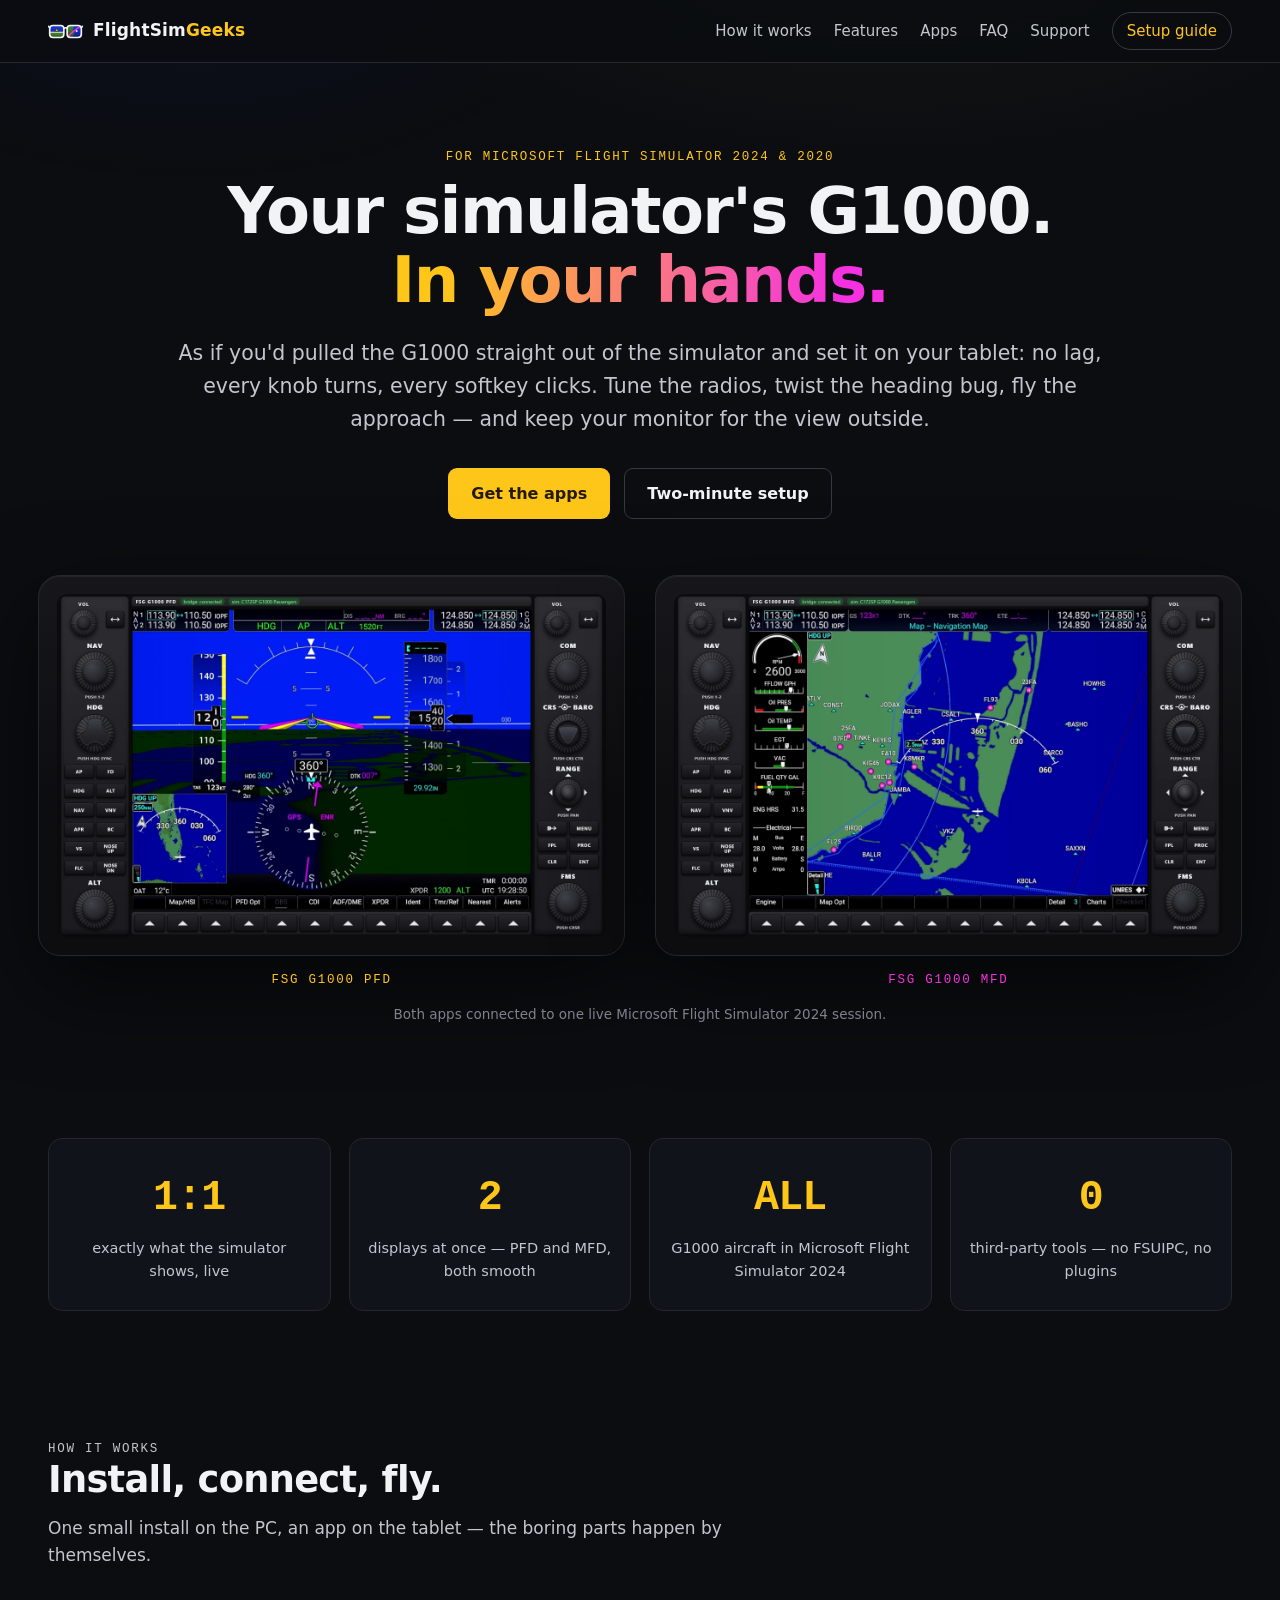
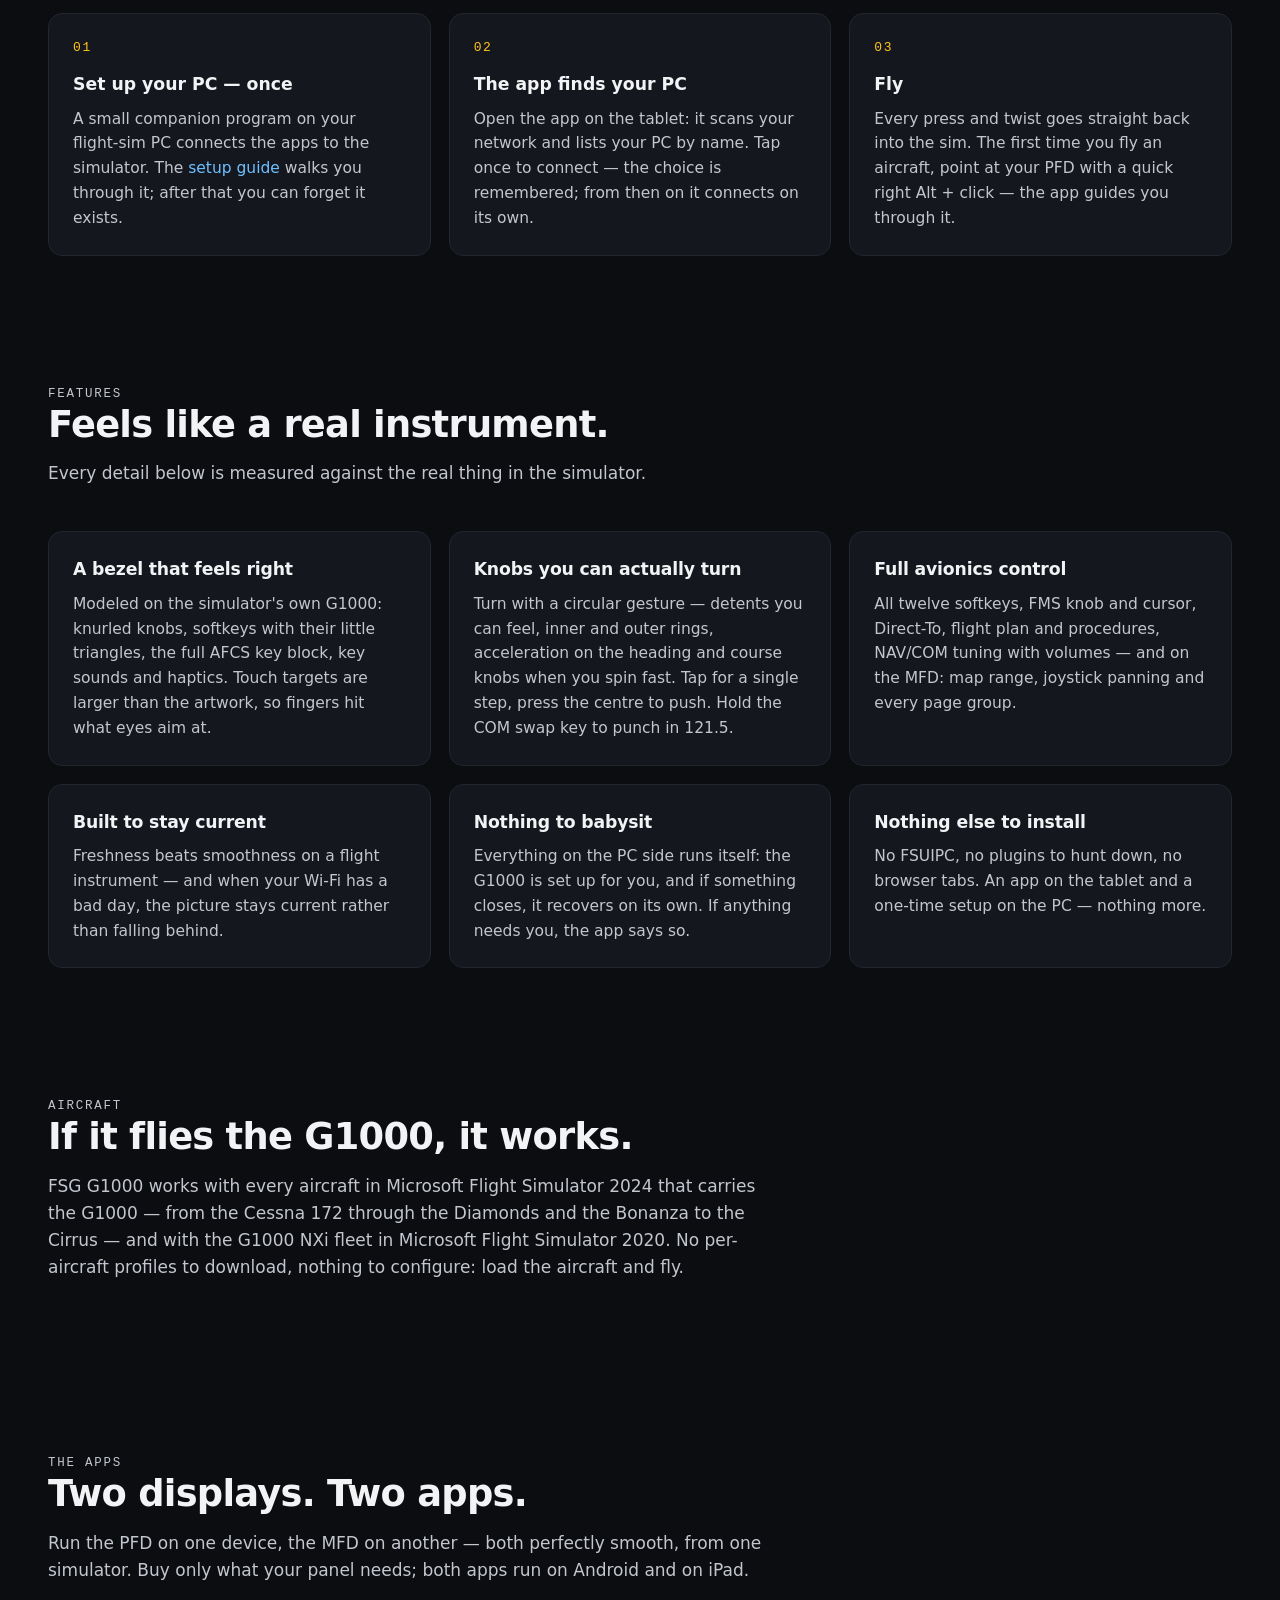
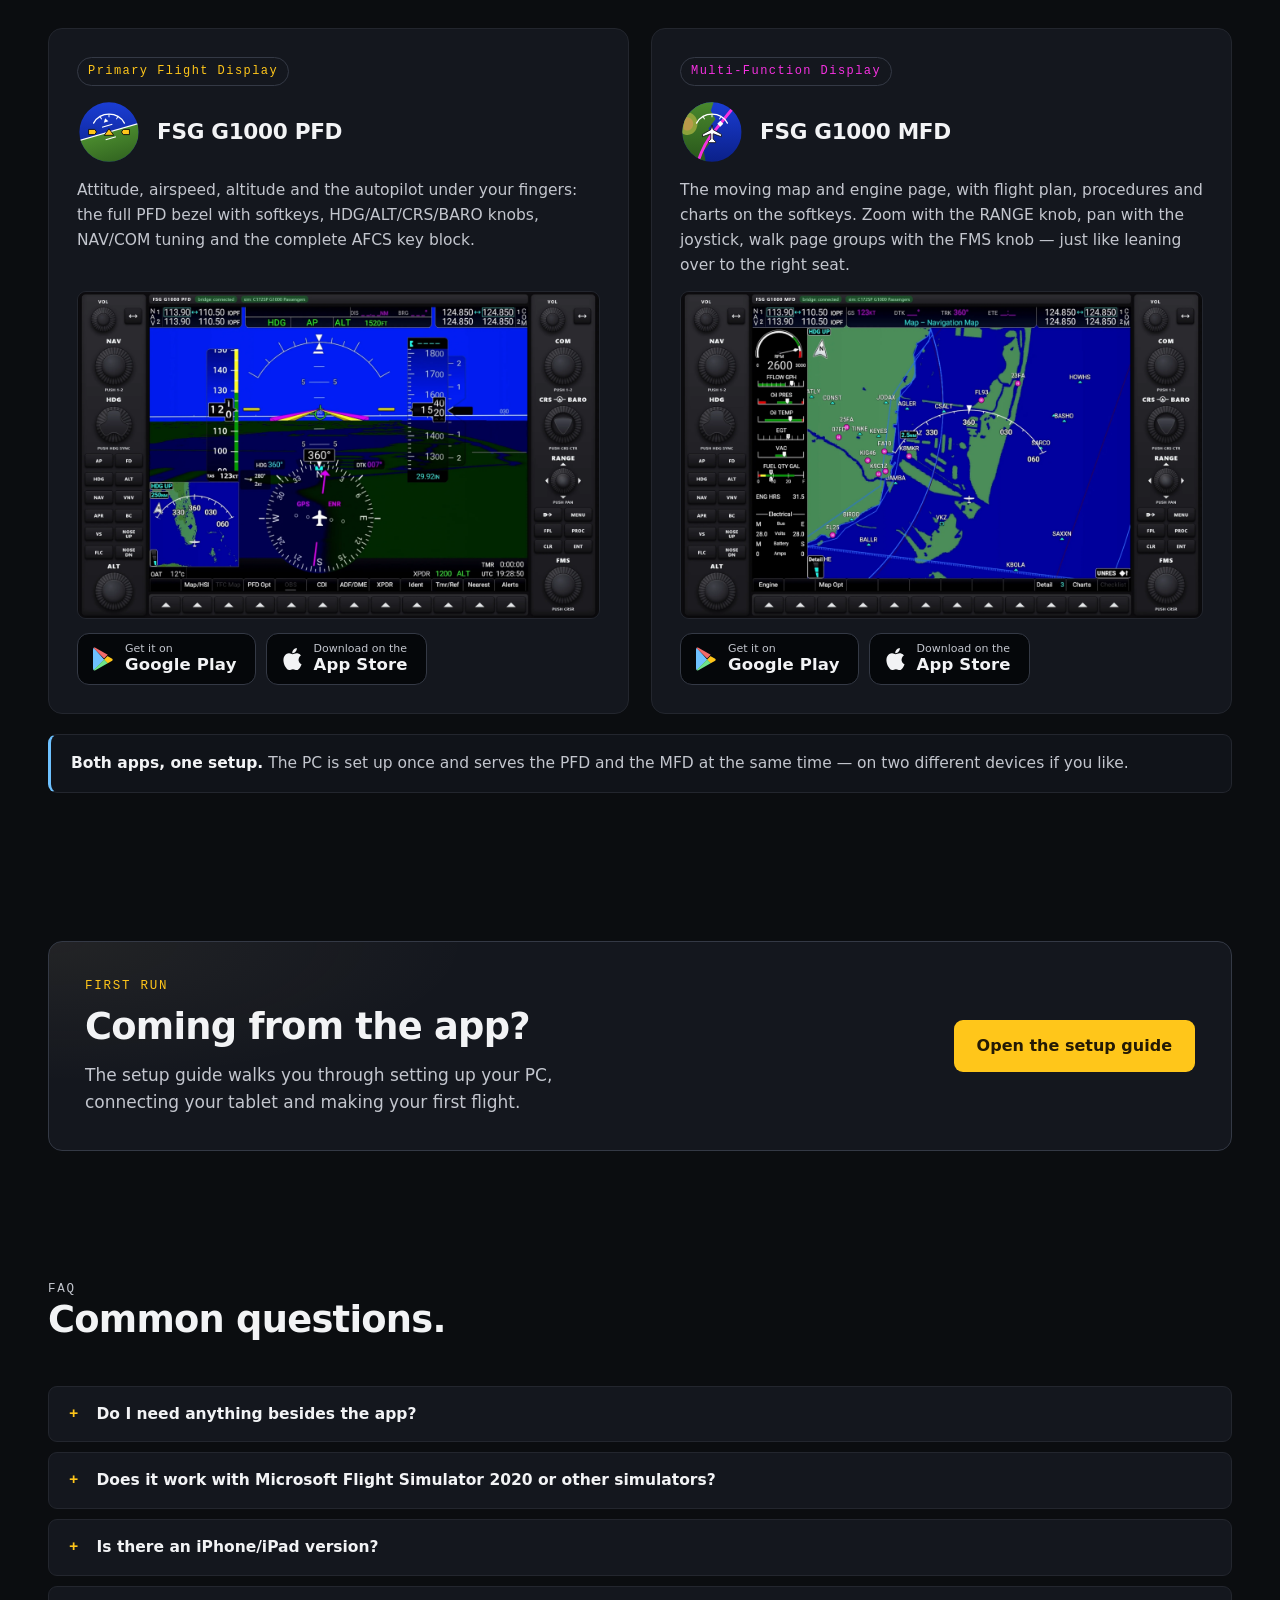
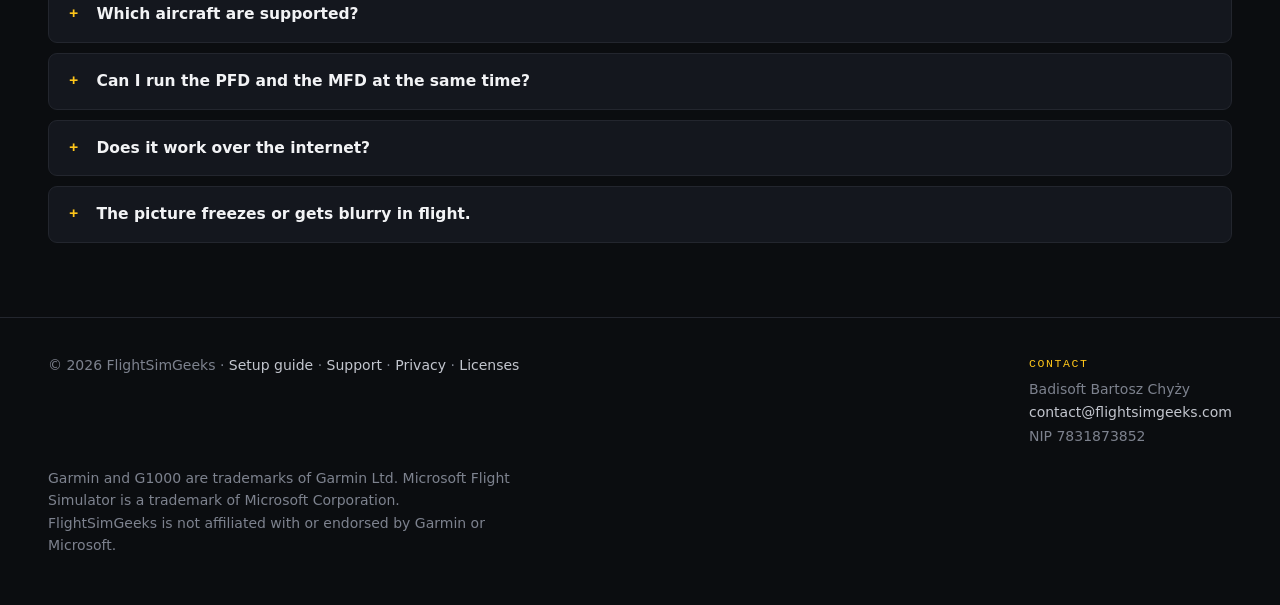
==== index.html @ 733767e6 "licenes" ====
<!doctype html>
<html lang="en">
<head>
  <meta charset="utf-8">
  <meta name="viewport" content="width=device-width, initial-scale=1">

  <title>FSG G1000 — your simulator's G1000, on your tablet</title>
  <meta name="description" content="FSG G1000 PFD and MFD put the simulator's Garmin G1000 on your tablet — 1:1 and live, in a faithful bezel with working knobs, softkeys and autopilot keys. For Microsoft Flight Simulator 2024 and 2020.">
  <meta name="theme-color" content="#0b0d10">
  <meta property="og:site_name" content="FlightSimGeeks">
  <meta property="og:title" content="FSG G1000 — your simulator's G1000, on your tablet">
  <meta property="og:description" content="The simulator's G1000 — 1:1 and live on your tablet, with working knobs, softkeys and autopilot keys. For Microsoft Flight Simulator 2024 and 2020.">
  <meta property="og:type" content="website">

  <meta property="og:url" content="https://flightsimgeeks.com/">
  <meta property="og:image" content="https://flightsimgeeks.com/assets/img/og-image.jpg">

  <meta property="og:image:width" content="1200">
  <meta property="og:image:height" content="630">
  <meta property="og:image:alt" content="The FSG G1000 PFD app: a live primary flight display framed by the touch bezel with knobs, softkeys and autopilot keys.">

  <meta name="twitter:card" content="summary_large_image">
  <meta name="twitter:image:alt" content="The FSG G1000 PFD app: a live primary flight display framed by the touch bezel with knobs, softkeys and autopilot keys.">
  <link rel="canonical" href="https://flightsimgeeks.com/">
  <link rel="icon" type="image/svg+xml" href="./assets/img/favicon.svg">
  <link rel="apple-touch-icon" href="./assets/img/apple-touch-icon.png">
  <link rel="preload" as="image" href="./assets/img/app-pfd.webp" fetchpriority="high">
  <link rel="preload" as="image" href="./assets/img/app-mfd.webp" fetchpriority="high">
  <link rel="stylesheet" href="./assets/site.css">
</head>
<body>

<header class="nav">
  <div class="container nav-inner">
    <a class="brand" href="./">
      <img src="./assets/img/logo-fsg.svg" alt="" width="35" height="24">
      <span>FlightSim<span class="brand-accent">Geeks</span></span>
    </a>
    <nav class="nav-links">
      <a href="#how">How it works</a>
      <a href="#features">Features</a>
      <a href="#products">Apps</a>
      <a href="#faq">FAQ</a>
      <a href="./support/">Support</a>
      <a class="nav-cta" href="./setup/">Setup guide</a>
    </nav>
  </div>
</header>

<main>

  <section class="hero">
    <div class="container">
      <p class="kicker">For Microsoft Flight Simulator 2024 &amp; 2020</p>
      <h1>Your simulator's G1000. <span class="grad">In&nbsp;your&nbsp;hands.</span></h1>
      <p class="lead">
        As if you'd pulled the G1000 straight out of the simulator and set it on your
        tablet: no lag, every knob turns, every softkey clicks. Tune the radios, twist
        the heading bug, fly the approach — and keep your monitor for the view outside.
      </p>
      <div class="hero-actions">
        <a class="btn btn-primary" href="#products">Get the apps</a>
        <a class="btn btn-ghost" href="./setup/">Two-minute setup</a>
      </div>
    </div>

    <div class="container-hero">
      <figure class="hero-visual">
        <div class="hero-devices">

          <div>
            <div class="device">
              <img src="./assets/img/app-pfd.webp" fetchpriority="high" alt="FSG G1000 PFD app: the primary flight display live from Microsoft Flight Simulator 2024, surrounded by the touch bezel with softkeys, knobs and autopilot keys" width="1280" height="800">
            </div>
            <p class="device-label">FSG G1000 PFD</p>
          </div>
          <div>
            <div class="device">
              <img src="./assets/img/app-mfd.webp" fetchpriority="high" alt="FSG G1000 MFD app: the navigation map with the engine strip live from Microsoft Flight Simulator 2024, surrounded by the touch bezel" width="1280" height="800">
            </div>
            <p class="device-label is-magenta">FSG G1000 MFD</p>
          </div>
        </div>
        <figcaption class="visual-caption">
          Both apps connected to one live Microsoft Flight Simulator 2024 session.
        </figcaption>
      </figure>
    </div>
  </section>

  <section aria-label="Measured numbers">
    <div class="container">
      <div class="stats">
        <div class="stat">
          <div class="num">1:1</div>
          <div class="desc">exactly what the simulator shows, live</div>
        </div>
        <div class="stat">
          <div class="num">2</div>
          <div class="desc">displays at once — PFD and MFD, both smooth</div>
        </div>
        <div class="stat">
          <div class="num">ALL</div>
          <div class="desc">G1000 aircraft in Microsoft Flight Simulator 2024</div>
        </div>
        <div class="stat">
          <div class="num">0</div>
          <div class="desc">third-party tools — no FSUIPC, no plugins</div>
        </div>
      </div>
    </div>
  </section>

  <section id="how">
    <div class="container">
      <div class="section-head">
        <p class="kicker">How it works</p>
        <h2>Install, connect, fly.</h2>
        <p>One small install on the PC, an app on the tablet — the boring parts happen by themselves.</p>
      </div>
      <div class="steps">
        <div class="step">
          <h3>Set up your PC — once</h3>
          <p>
            A small companion program on your flight-sim PC connects the apps to the
            simulator. The <a href="./setup/">setup guide</a> walks you through
            it; after that you can forget it exists.
          </p>
        </div>
        <div class="step">
          <h3>The app finds your PC</h3>
          <p>
            Open the app on the tablet: it scans your network and lists your PC by name.
            Tap once to connect — the choice is remembered; from then on it connects on
            its own.
          </p>
        </div>
        <div class="step">
          <h3>Fly</h3>
          <p>
            Every press and twist goes straight back into the sim. The first time you fly
            an aircraft, point at your PFD with a quick right&nbsp;Alt&nbsp;+&nbsp;click —
            the app guides you through it.
          </p>
        </div>
      </div>
    </div>
  </section>

  <section id="features">
    <div class="container">
      <div class="section-head">
        <p class="kicker">Features</p>
        <h2>Feels like a real instrument.</h2>
        <p>Every detail below is measured against the real thing in the simulator.</p>
      </div>
      <div class="grid">
        <div class="card">
          <h3>A bezel that feels right</h3>
          <p>
            Modeled on the simulator's own G1000: knurled knobs, softkeys with their little
            triangles, the full AFCS key block, key sounds and haptics. Touch targets are
            larger than the artwork, so fingers hit what eyes aim at.
          </p>
        </div>
        <div class="card">
          <h3>Knobs you can actually turn</h3>
          <p>
            Turn with a circular gesture — detents you can feel, inner and outer rings, acceleration
            on the heading and course knobs when you spin fast. Tap for a single step, press
            the centre to push. Hold the COM swap key to punch in 121.5.
          </p>
        </div>
        <div class="card">
          <h3>Full avionics control</h3>
          <p>
            All twelve softkeys, FMS knob and cursor, Direct-To, flight plan and procedures,
            NAV/COM tuning with volumes — and on the MFD: map range, joystick panning and
            every page group.
          </p>
        </div>
        <div class="card">
          <h3>Built to stay current</h3>
          <p>
            Freshness beats smoothness on a flight instrument — and when your Wi-Fi has
            a bad day, the picture stays current rather than falling behind.
          </p>
        </div>
        <div class="card">
          <h3>Nothing to babysit</h3>
          <p>
            Everything on the PC side runs itself: the G1000 is set up for you, and if
            something closes, it recovers on its own. If anything needs you, the app
            says so.
          </p>
        </div>
        <div class="card">
          <h3>Nothing else to install</h3>
          <p>
            No FSUIPC, no plugins to hunt down, no browser tabs. An app on the tablet
            and a one-time setup on the PC — nothing more.
          </p>
        </div>
      </div>
    </div>
  </section>

  <section id="aircraft">
    <div class="container">
      <div class="section-head">
        <p class="kicker">Aircraft</p>
        <h2>If it flies the G1000, it works.</h2>
        <p>
          FSG G1000 works with every aircraft in Microsoft Flight Simulator 2024 that
          carries the G1000 — from the Cessna&nbsp;172 through the Diamonds and the
          Bonanza to the Cirrus — and with the G1000&nbsp;NXi fleet in Microsoft Flight
          Simulator 2020. No per-aircraft profiles to download, nothing to configure:
          load the aircraft and fly.
        </p>
      </div>
    </div>
  </section>

  <section id="products">
    <div class="container">
      <div class="section-head">
        <p class="kicker">The apps</p>
        <h2>Two displays. Two apps.</h2>
        <p>
          Run the PFD on one device, the MFD on another — both perfectly smooth, from
          one simulator. Buy only what your panel needs; both apps run on Android and
          on iPad.
        </p>
      </div>
      <div class="products">
        <article class="product">
          <span class="tag">Primary Flight Display</span>
          <div class="product-head">
            <img class="product-icon" src="./assets/img/icon-pfd.svg" alt="" width="64" height="64">
            <h3>FSG G1000 PFD</h3>
          </div>
          <p>
            Attitude, airspeed, altitude and the autopilot under your fingers: the full PFD
            bezel with softkeys, HDG/ALT/CRS/BARO knobs, NAV/COM tuning and the complete
            AFCS key block.
          </p>
          <img src="./assets/img/app-pfd.webp" loading="lazy" decoding="async" width="1280" height="800"
               alt="FSG G1000 PFD app showing the live primary flight display from the simulator">
          <div class="badges">

            <a class="store-badge" href="https://play.google.com/store/apps/details?id=com.flightsimgeeks.g1000.pfd">
              <svg width="22" height="24" viewBox="0 0 22 24" fill="none" aria-hidden="true"><path d="M1.6.9C1.2 1.3 1 1.9 1 2.7v18.6c0 .8.2 1.4.6 1.8l.1.1 10.4-10.4v-.2L1.7.8l-.1.1Z" fill="#6ec1ff"/><path d="M15.6 16.3 12.1 12.8v-.2l3.5-3.5.1.1 4.1 2.3c1.2.7 1.2 1.8 0 2.5l-4.1 2.3h-.1Z" fill="#ffc61a"/><path d="m15.7 16.2-3.6-3.6L1.6 23.1c.4.4 1 .5 1.8.1l12.3-7Z" fill="#6ee38a"/><path d="M15.7 7.8 3.4.8C2.6.4 2 .5 1.6.9l10.5 10.5 3.6-3.6Z" fill="#f26a6a"/></svg>
              <span><span class="small">Get it on</span><span class="big">Google Play</span></span>
            </a>

            <a class="store-badge" href="https://apps.apple.com/app/idAPPSTORE-ID-PFD">
              <svg width="22" height="24" viewBox="0 0 22 26" fill="currentColor" aria-hidden="true"><path d="M18.1 13.8c0-3 2.5-4.5 2.6-4.6-1.4-2.1-3.6-2.3-4.4-2.4-1.9-.2-3.6 1.1-4.6 1.1-.9 0-2.4-1.1-4-1-2 0-3.9 1.2-5 3-2.1 3.7-.5 9.1 1.5 12.1 1 1.5 2.2 3.1 3.8 3 1.5-.1 2.1-1 4-1s2.4 1 4 1 2.7-1.5 3.7-2.9c1.2-1.7 1.6-3.3 1.7-3.4-.1 0-3.2-1.3-3.3-4.9ZM15 4.9c.8-1 1.4-2.4 1.2-3.9-1.2.1-2.7.8-3.6 1.9-.8.9-1.5 2.4-1.3 3.8 1.4.1 2.8-.7 3.7-1.8Z"/></svg>
              <span><span class="small">Download on the</span><span class="big">App Store</span></span>
            </a>
          </div>
        </article>

        <article class="product">
          <span class="tag tag-magenta">Multi-Function Display</span>
          <div class="product-head">
            <img class="product-icon" src="./assets/img/icon-mfd.svg" alt="" width="64" height="64">
            <h3>FSG G1000 MFD</h3>
          </div>
          <p>
            The moving map and engine page, with flight plan, procedures and charts on
            the softkeys. Zoom with the RANGE knob, pan with the joystick, walk page
            groups with the FMS knob — just like leaning over to the right seat.
          </p>
          <img src="./assets/img/app-mfd.webp" loading="lazy" decoding="async" width="1280" height="800"
               alt="FSG G1000 MFD app showing the live navigation map with the engine strip from the simulator">
          <div class="badges">

            <a class="store-badge" href="https://play.google.com/store/apps/details?id=com.flightsimgeeks.g1000.mfd">
              <svg width="22" height="24" viewBox="0 0 22 24" fill="none" aria-hidden="true"><path d="M1.6.9C1.2 1.3 1 1.9 1 2.7v18.6c0 .8.2 1.4.6 1.8l.1.1 10.4-10.4v-.2L1.7.8l-.1.1Z" fill="#6ec1ff"/><path d="M15.6 16.3 12.1 12.8v-.2l3.5-3.5.1.1 4.1 2.3c1.2.7 1.2 1.8 0 2.5l-4.1 2.3h-.1Z" fill="#ffc61a"/><path d="m15.7 16.2-3.6-3.6L1.6 23.1c.4.4 1 .5 1.8.1l12.3-7Z" fill="#6ee38a"/><path d="M15.7 7.8 3.4.8C2.6.4 2 .5 1.6.9l10.5 10.5 3.6-3.6Z" fill="#f26a6a"/></svg>
              <span><span class="small">Get it on</span><span class="big">Google Play</span></span>
            </a>

            <a class="store-badge" href="https://apps.apple.com/app/idAPPSTORE-ID-MFD">
              <svg width="22" height="24" viewBox="0 0 22 26" fill="currentColor" aria-hidden="true"><path d="M18.1 13.8c0-3 2.5-4.5 2.6-4.6-1.4-2.1-3.6-2.3-4.4-2.4-1.9-.2-3.6 1.1-4.6 1.1-.9 0-2.4-1.1-4-1-2 0-3.9 1.2-5 3-2.1 3.7-.5 9.1 1.5 12.1 1 1.5 2.2 3.1 3.8 3 1.5-.1 2.1-1 4-1s2.4 1 4 1 2.7-1.5 3.7-2.9c1.2-1.7 1.6-3.3 1.7-3.4-.1 0-3.2-1.3-3.3-4.9ZM15 4.9c.8-1 1.4-2.4 1.2-3.9-1.2.1-2.7.8-3.6 1.9-.8.9-1.5 2.4-1.3 3.8 1.4.1 2.8-.7 3.7-1.8Z"/></svg>
              <span><span class="small">Download on the</span><span class="big">App Store</span></span>
            </a>
          </div>
        </article>
      </div>
      <div class="callout">
        <b>Both apps, one setup.</b> The PC is set up once and serves the PFD and the MFD
        at the same time — on two different devices if you like.
      </div>
    </div>
  </section>

  <section>
    <div class="container">
      <div class="setup-teaser">
        <div>
          <p class="kicker">First run</p>
          <h2 class="mt-0">Coming from the app?</h2>
          <p class="teaser-lead">
            The setup guide walks you through setting up your PC, connecting your tablet
            and making your first flight.
          </p>
        </div>
        <a class="btn btn-primary" href="./setup/">Open the setup guide</a>
      </div>
    </div>
  </section>

  <section id="faq">
    <div class="container">
      <div class="section-head">
        <p class="kicker">FAQ</p>
        <h2>Common questions.</h2>
      </div>

      <details>
        <summary>Do I need anything besides the app?</summary>
        <div class="body">
          <p>
            One thing: <a href="./setup/#bridge"><b>FSG SimBridge</b></a> on your
            PC — the program the tablet talks to the simulator through. Installing it takes
            a couple of minutes, and the setup guide walks you through it.
          </p>
        </div>
      </details>

      <details>
        <summary>Does it work with Microsoft Flight Simulator 2020 or other simulators?</summary>
        <div class="body">
          <p>
            <b>MSFS 2020 — yes.</b> FSG G1000 works with Microsoft Flight Simulator 2024 and
            2020 alike, from Steam or the Microsoft Store, and with both simulators installed
            on one PC. The bridge recognises which one is running by itself — nothing to
            configure.
          </p>
          <p>
            Other simulators (X-Plane, P3D) — no.
          </p>
        </div>
      </details>

      <details>
        <summary>Is there an iPhone/iPad version?</summary>
        <div class="body">
          <p>
            <b>iPad — yes.</b> The same two apps are on the App Store, they work exactly as
            described on this page, and one bridge on your PC serves an iPad and an Android
            tablet side by side. You need iPadOS&nbsp;15 or later.
          </p>
          <p>
            <b>iPhone — no.</b> The G1000 bezel needs a tablet-sized screen for the knobs and
            softkeys to stay usable, so the App Store version is iPad-only.
          </p>
        </div>
      </details>

      <details>
        <summary>Which aircraft are supported?</summary>
        <div class="body">
          <p>
            Every aircraft in Microsoft Flight Simulator 2024 that flies the G1000, and the
            G1000&nbsp;NXi fleet in MSFS 2020. The app works only with the G1000: load an
            aircraft with different avionics and it says “This aircraft has no G1000”
            instead of guessing.
          </p>
        </div>
      </details>

      <details>
        <summary>Can I run the PFD and the MFD at the same time?</summary>
        <div class="body">
          <p>
            Yes. Both displays stay perfectly smooth, and commands from both work at
            the same time.
          </p>
        </div>
      </details>

      <details>
        <summary>Does it work over the internet?</summary>
        <div class="body">
          <p>
            No — the tablet and the PC have to be on the same local network. That is what
            makes it feel instant.
          </p>
        </div>
      </details>

      <details>
        <summary>The picture freezes or gets blurry in flight.</summary>
        <div class="body">
          <p>
            Almost always Wi-Fi contention: the simulator downloads scenery over the same
            radio. The fix list, in order of effectiveness, is in the
            <a href="./setup/#network">network section of the setup guide</a> —
            the first item is plugging the PC into Ethernet.
          </p>
        </div>
      </details>
    </div>
  </section>

</main>

<footer>
  <div class="container footer-inner">
    <div>
      © 2026 FlightSimGeeks ·
      <a href="./setup/">Setup guide</a> ·
      <a href="./support/">Support</a> ·
      <a href="./privacy/">Privacy</a> ·
      <a href="https://github.com/chyzy/FSG-SimBridge/blob/HEAD/THIRD-PARTY-NOTICES.md">Licenses</a>
    </div>
    <div class="footer-contact">
      <span class="footer-label">Contact</span>
      Badisoft Bartosz Chyży<br>
      <a href="mailto:contact@flightsimgeeks.com">contact@flightsimgeeks.com</a><br>
      NIP 7831873852
    </div>
    <div class="trademark">
      Garmin and G1000 are trademarks of Garmin Ltd. Microsoft Flight Simulator is a trademark
      of Microsoft Corporation. FlightSimGeeks is not affiliated with or endorsed by Garmin
      or Microsoft.
    </div>
  </div>
</footer>

</body>
</html>
---- assets/site.css ----
:root {

  --bg: #0b0d10;
  --bg-elev: #101319;
  --bg-card: #14171e;
  --border: #23262e;
  --border-bright: #343945;

  --text: #f2f3f5;
  --text-dim: #c3c6ce;
  --muted: #7d828e;

  --accent: #ffc61a;
  --accent-strong: #ffd65c;
  --link: #6ec1ff;
  --link-strong: #9dd6ff;
  --magenta: #f531e0;
  --ok: #6ee38a;

  --radius: 14px;
  --radius-sm: 9px;

  --container: 1360px;

  --font: ui-sans-serif, system-ui, "Segoe UI", Roboto, "Helvetica Neue", Arial, sans-serif;
  --mono: ui-monospace, "Cascadia Code", "JetBrains Mono", Consolas, monospace;
}

* { box-sizing: border-box; }

@media (prefers-reduced-motion: no-preference) {
  html { scroll-behavior: smooth; }
}

[id] { scroll-margin-top: 78px; }

:is(a, button, summary):focus-visible {
  outline: 2px solid var(--link);
  outline-offset: 2px;
}

body {
  margin: 0;
  background: var(--bg);
  color: var(--text);
  font-family: var(--font);
  font-size: 17px;
  line-height: 1.6;
  -webkit-font-smoothing: antialiased;
  text-rendering: optimizeLegibility;
}

body::before {
  content: "";
  position: fixed;
  inset: 0;
  pointer-events: none;
  background:
    radial-gradient(900px 420px at 70% -10%, rgba(224, 200, 143, 0.06), transparent 65%),
    radial-gradient(700px 380px at 15% -5%, rgba(27, 62, 214, 0.08), transparent 60%);
  z-index: 0;
}

main, header, footer { position: relative; z-index: 1; }

a { color: var(--link); text-decoration: none; }
a:hover { color: var(--link-strong); text-decoration: underline; text-underline-offset: 3px; }

code, kbd {
  font-family: var(--mono);
  font-size: 0.86em;
  background: var(--bg-elev);
  border: 1px solid var(--border);
  border-radius: 6px;
  padding: 0.12em 0.42em;
}

kbd { white-space: nowrap; border-bottom-width: 2px; }

code { overflow-wrap: break-word; }

.container {
  max-width: var(--container);
  margin: 0 auto;
  padding: 0 clamp(24px, 4vw, 48px);
}

.nav {
  position: sticky;
  top: 0;
  z-index: 10;
  backdrop-filter: blur(14px);
  background: rgba(10, 13, 17, 0.82);
  border-bottom: 1px solid var(--border);
}

.nav-inner {
  display: flex;
  align-items: center;
  gap: 28px;
  min-height: 62px;
}

.brand {
  display: flex;
  align-items: center;
  gap: 10px;
  font-weight: 700;
  letter-spacing: 0.01em;
  color: var(--text);
  white-space: nowrap;
}
.brand:hover { text-decoration: none; color: var(--text); }
.brand svg, .brand img { display: block; }
.brand-accent { color: var(--accent); }

.nav-links {
  display: flex;
  align-items: center;
  gap: 22px;
  margin-left: auto;
  font-size: 15px;
}
.nav-links a { color: var(--text-dim); }
.nav-links a:hover { color: var(--text); text-decoration: none; }
.nav-links a.nav-cta {
  color: var(--accent);
  border: 1px solid var(--border-bright);
  border-radius: 999px;
  padding: 6px 14px;
}
.nav-links a.nav-cta:hover { border-color: var(--accent); }

.hero { padding: 84px 0 40px; text-align: center; }

.hero h1 {
  font-size: clamp(2.3rem, 5vw, 4.2rem);
  line-height: 1.08;
  letter-spacing: -0.025em;
  margin: 0 auto 22px;
}

.hero h1 .grad {
  background: linear-gradient(92deg, var(--accent) 10%, var(--magenta) 90%);
  -webkit-background-clip: text;
  background-clip: text;
  color: transparent;
}

.hero .lead {
  font-size: clamp(1.05rem, 1.6vw, 1.3rem);
  color: var(--text-dim);

  max-width: 72ch;
  margin: 0 auto 32px;
}

.hero-actions {
  display: flex;
  flex-wrap: wrap;
  gap: 14px;
  align-items: center;
  justify-content: center;
}

.container-hero {
  max-width: 1880px;
  margin: 0 auto;
  padding: 0 clamp(24px, 3vw, 48px);
}

.hero-visual { margin: 56px 0 8px; }
.hero-devices {
  display: grid;
  gap: clamp(18px, 2.5vw, 30px);
  grid-template-columns: repeat(auto-fit, minmax(440px, 1fr));
  align-items: start;
}
@media (max-width: 520px) {
  .hero-devices { grid-template-columns: 1fr; }
}
.hero-devices .device { max-width: none; }
.device-label {
  text-align: center;
  font-family: var(--mono);
  font-size: 12.5px;
  letter-spacing: 0.14em;
  text-transform: uppercase;
  color: var(--accent);
  margin: 14px 0 0;
}
.device-label.is-magenta { color: var(--magenta); }

.btn {
  display: inline-flex;
  align-items: center;
  gap: 10px;
  border-radius: var(--radius-sm);
  padding: 12px 22px;
  font-size: 16px;
  font-weight: 600;
  border: 1px solid transparent;
  cursor: pointer;
}
.btn:hover { text-decoration: none; }

.btn-primary {
  background: var(--accent);
  color: #241a05;
}
.btn-primary:hover { background: var(--accent-strong); color: #241a05; }

.btn-ghost {
  border-color: var(--border-bright);
  color: var(--text);
}
.btn-ghost:hover { border-color: var(--accent); color: var(--text); }

.btn.is-soon { opacity: 0.7; pointer-events: none; }

.store-badge {
  display: inline-flex;
  align-items: center;
  gap: 11px;
  background: #05070a;
  border: 1px solid var(--border-bright);
  border-radius: 12px;
  padding: 9px 18px 9px 14px;
  color: var(--text);
  line-height: 1.15;
}
.store-badge:hover { border-color: var(--accent); text-decoration: none; color: var(--text); }
.store-badge svg { flex: none; }
.store-badge .small { display: block; font-size: 11px; color: var(--text-dim); }
.store-badge .big { display: block; font-size: 16.5px; font-weight: 650; letter-spacing: 0.01em; }
.store-badge.is-soon { opacity: 0.7; pointer-events: none; filter: saturate(0.6); }

.store-note { font-size: 13px; color: var(--muted); margin-top: 10px; }

section { padding: 64px 0; }

.section-head { max-width: 720px; margin-bottom: 44px; }

.kicker {
  font-family: var(--mono);
  font-size: 12.5px;
  letter-spacing: 0.14em;
  text-transform: uppercase;
  color: var(--accent);
  margin: 0 0 10px;
}

h2 {
  font-size: clamp(1.7rem, 3.4vw, 2.3rem);
  line-height: 1.15;
  letter-spacing: -0.02em;
  margin: 0 0 14px;
}

.section-head p { color: var(--text-dim); margin: 0; }

.grid {
  display: grid;
  gap: 18px;
  grid-template-columns: repeat(auto-fit, minmax(min(270px, 100%), 1fr));
}

@media (min-width: 1100px) {
  .grid { grid-template-columns: repeat(3, 1fr); }
}

.card {
  background: var(--bg-card);
  border: 1px solid var(--border);
  border-radius: var(--radius);
  padding: 24px;
}
.card:hover { border-color: var(--border-bright); }

.card h3 {
  margin: 0 0 8px;
  font-size: 1.08rem;
  letter-spacing: -0.01em;
  display: flex;
  align-items: center;
  gap: 10px;
}
.card h3 svg { flex: none; color: var(--accent); }
.card p { margin: 0; color: var(--text-dim); font-size: 15.5px; }

.steps {
  display: grid;
  gap: 18px;
  grid-template-columns: repeat(auto-fit, minmax(min(250px, 100%), 1fr));
  counter-reset: step;
}

.step {
  background: var(--bg-card);
  border: 1px solid var(--border);
  border-radius: var(--radius);
  padding: 24px;
  counter-increment: step;
}

.step::before {
  content: "0" counter(step);
  display: block;
  font-family: var(--mono);
  font-size: 13px;
  color: var(--accent);
  letter-spacing: 0.12em;
  margin-bottom: 12px;
}

.step h3 { margin: 0 0 8px; font-size: 1.08rem; }
.step p { margin: 0; color: var(--text-dim); font-size: 15.5px; }

.stats {
  display: grid;
  gap: 18px;
  grid-template-columns: repeat(auto-fit, minmax(min(200px, 100%), 1fr));
  text-align: center;
}

.stat {
  border: 1px solid var(--border);
  border-radius: var(--radius);
  padding: 26px 18px;
  background: var(--bg-elev);
}

.stat .num {
  font-family: var(--mono);
  font-size: clamp(1.9rem, 4vw, 2.6rem);
  font-weight: 700;
  color: var(--accent);
  letter-spacing: -0.02em;
}
.stat .num sub, .stat .num small { font-size: 0.45em; color: var(--text-dim); font-weight: 500; }
.stat .desc { color: var(--text-dim); font-size: 14.5px; margin-top: 6px; }

.products {
  display: grid;
  gap: 22px;
  grid-template-columns: repeat(auto-fit, minmax(min(320px, 100%), 1fr));
}

.product {
  background: var(--bg-card);
  border: 1px solid var(--border);
  border-radius: var(--radius);
  padding: 28px;
  display: flex;
  flex-direction: column;
  gap: 14px;
}

.product .tag {
  align-self: flex-start;
  font-family: var(--mono);
  font-size: 12px;
  letter-spacing: 0.12em;
  padding: 4px 10px;
  border-radius: 999px;
  border: 1px solid var(--border-bright);
  color: var(--accent);
}
.product .tag.tag-magenta { color: var(--magenta); }

.product h3 { margin: 0; font-size: 1.35rem; letter-spacing: -0.015em; }
.product p { margin: 0; color: var(--text-dim); font-size: 15.5px; flex-grow: 1; }
.badges { display: flex; flex-wrap: wrap; gap: 10px; }

.badges + .badges { margin-top: 10px; }
.product img { width: 100%; height: auto; border-radius: var(--radius-sm); border: 1px solid var(--border); background: #000; }
.product .product-icon { width: 64px; height: 64px; border: 0; background: none; }

.callout {
  border: 1px solid var(--border);
  border-left: 3px solid var(--link);
  background: var(--bg-elev);
  border-radius: var(--radius-sm);
  padding: 16px 20px;
  font-size: 15.5px;
  color: var(--text-dim);
  margin: 20px 0;
}
.callout.warn {
  border-color: #3a3324;
  border-left: 3px solid var(--accent);
  background: rgba(224, 200, 143, 0.06);
}
.callout b, .callout strong { color: var(--text); }

.guide { max-width: 820px; }

.guide-step { padding: 34px 0; border-top: 1px solid var(--border); }
.guide-step:first-of-type { border-top: 0; }

.guide-step > h2 {
  display: flex;
  align-items: baseline;
  gap: 16px;
  font-size: 1.5rem;
}

.guide-step .no {
  font-family: var(--mono);
  color: var(--accent);
  font-size: 1.1rem;
  flex: none;
}

.guide-step p, .guide-step li { color: var(--text-dim); }
.guide-step li { margin: 6px 0; }
.guide-step b, .guide-step strong { color: var(--text); }
.guide-step img { max-width: 100%; border-radius: var(--radius-sm); border: 1px solid var(--border); }

.checklist { list-style: none; padding: 0; margin: 16px 0; }
.checklist li {
  display: flex;
  align-items: center;
  gap: 12px;
  padding: 10px 16px;
  border: 1px solid var(--border);
  border-radius: var(--radius-sm);
  margin: 8px 0;
  background: var(--bg-elev);
  font-size: 15.5px;
}
.checklist .dot {
  flex: none;
  width: 9px; height: 9px;
  border-radius: 50%;
  background: var(--ok);
  box-shadow: 0 0 8px rgba(110, 227, 138, 0.55);
}

details {
  border: 1px solid var(--border);
  border-radius: var(--radius-sm);
  background: var(--bg-card);
  margin: 10px 0;
  overflow: hidden;
}

summary {
  cursor: pointer;
  padding: 15px 20px;
  font-weight: 600;
  font-size: 15.5px;
  list-style: none;
  display: flex;
  align-items: center;
  gap: 12px;
}
summary::-webkit-details-marker { display: none; }
summary::before {
  content: "+";
  font-family: var(--mono);
  color: var(--accent);
  flex: none;
  width: 1em;
}
details[open] summary::before { content: "–"; }
details .body { padding: 0 20px 18px 20px; color: var(--text-dim); font-size: 15px; }
details .body > :first-child { margin-top: 0; }
details .body > :last-child { margin-bottom: 0; }

footer {
  border-top: 1px solid var(--border);
  padding: 36px 0 48px;
  color: var(--muted);
  font-size: 14px;
}
.footer-inner { display: flex; flex-wrap: wrap; gap: 18px 40px; justify-content: space-between; }
.footer-inner a { color: var(--text-dim); }

.device {
  max-width: 920px;
  margin: 0 auto;
  padding: clamp(10px, 1.8vw, 18px);
  background: linear-gradient(180deg, #17171b, #0d0d0f 60%);
  border: 1px solid #26262b;
  border-radius: 22px;
  box-shadow:
    inset 0 1px 0 rgba(255, 255, 255, 0.06),
    0 30px 90px rgba(0, 0, 0, 0.6);
}
.device img {
  display: block;
  width: 100%;
  height: auto;
  border-radius: 10px;
  background: #000;
}

.visual-caption {
  text-align: center;
  color: var(--muted);
  font-size: 13.5px;
  margin-top: 14px;
}

.fineprint {
  color: var(--muted);
  font-size: 13.5px;
  margin: 16px 0 0;
}

.product-head { display: flex; align-items: center; gap: 16px; }
.product-head h3 { margin: 0; }
.product-icon { flex: none; border-radius: 16px; }

.setup-teaser {
  display: flex;
  flex-wrap: wrap;
  gap: 24px;
  align-items: center;
  justify-content: space-between;
  border: 1px solid var(--border-bright);
  border-radius: var(--radius);
  background:
    radial-gradient(600px 200px at 0% 0%, rgba(224, 200, 143, 0.07), transparent 70%),
    var(--bg-card);
  padding: 34px 36px;
}
.setup-teaser .teaser-lead { color: var(--text-dim); max-width: 52ch; margin: 0; }
.setup-teaser .btn { flex: none; }

.channels {
  display: grid;
  gap: 18px;
  grid-template-columns: repeat(auto-fit, minmax(min(300px, 100%), 1fr));
  margin: 8px 0 34px;
}

.channels .card { display: flex; flex-direction: column; }
.channels .card h3 { font-size: 1.25rem; }
.channels .card p { margin: 0 0 18px; }
.channels .card .btn { margin-top: auto; align-self: flex-start; }
.channels .card .fineprint { margin: 12px 0 0; }

.channels .card.is-preferred {
  border-color: var(--border-bright);
  background:
    radial-gradient(600px 200px at 0% 0%, rgba(224, 200, 143, 0.07), transparent 70%),
    var(--bg-card);
}

.footer-inner .trademark { max-width: 52ch; }

.footer-contact { line-height: 1.7; }
.footer-contact .footer-label {
  display: block;
  font-family: var(--mono);
  font-size: 11.5px;
  letter-spacing: 0.14em;
  text-transform: uppercase;
  color: var(--accent);
  margin-bottom: 4px;
}

.center { text-align: center; }
.mt-0 { margin-top: 0; }

@media (max-width: 640px) {
  .hero { padding: 56px 0 28px; }
  section { padding: 48px 0; }
}

@media (max-width: 760px) {
  .nav-inner { gap: 14px; }
  .nav-links {
    gap: 16px;
    font-size: 14px;
    min-width: 0;
    overflow-x: auto;
    overscroll-behavior-x: contain;
    scrollbar-width: none;
    padding: 10px 0;
  }
  .nav-links::-webkit-scrollbar { display: none; }
  .nav-links a { white-space: nowrap; }

  .nav-links a.nav-cta {
    position: sticky;
    right: 0;
    background: var(--bg);
  }
}

@media (max-width: 430px) {
  .brand span { display: none; }
}
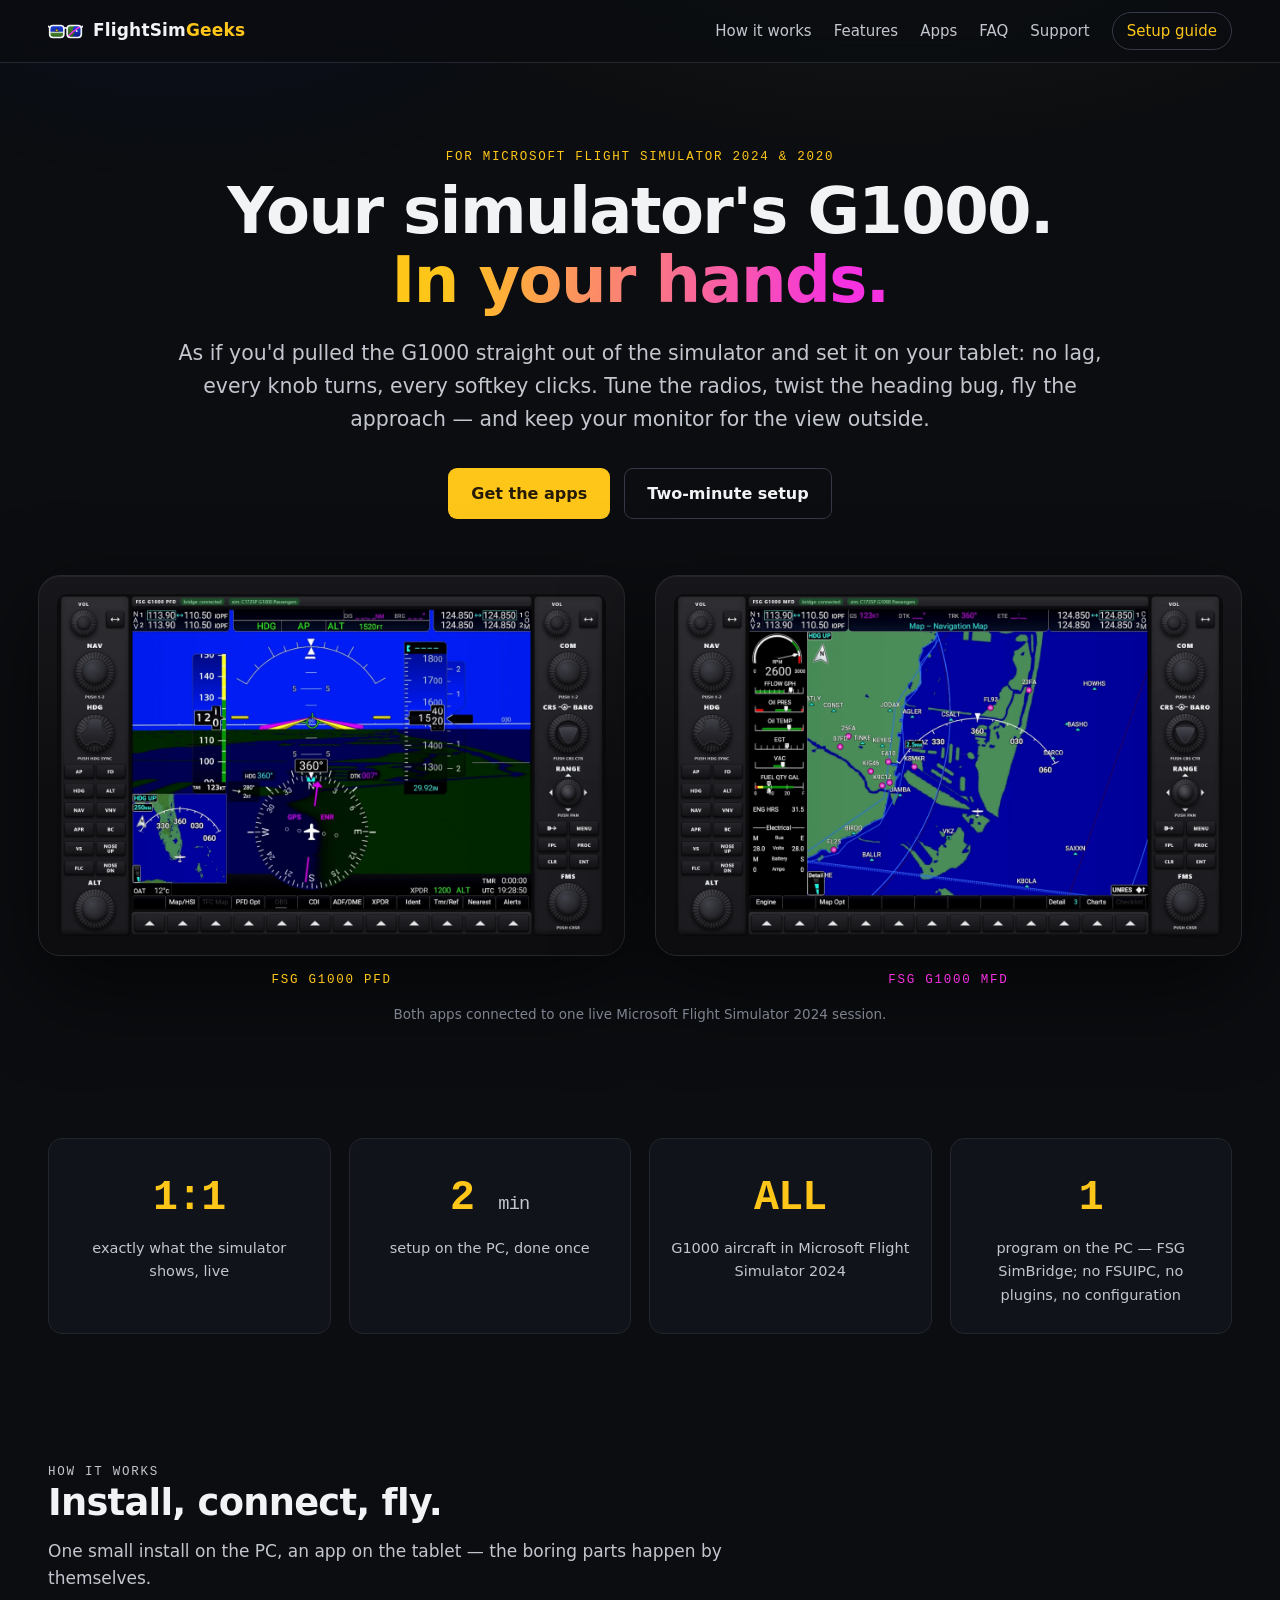
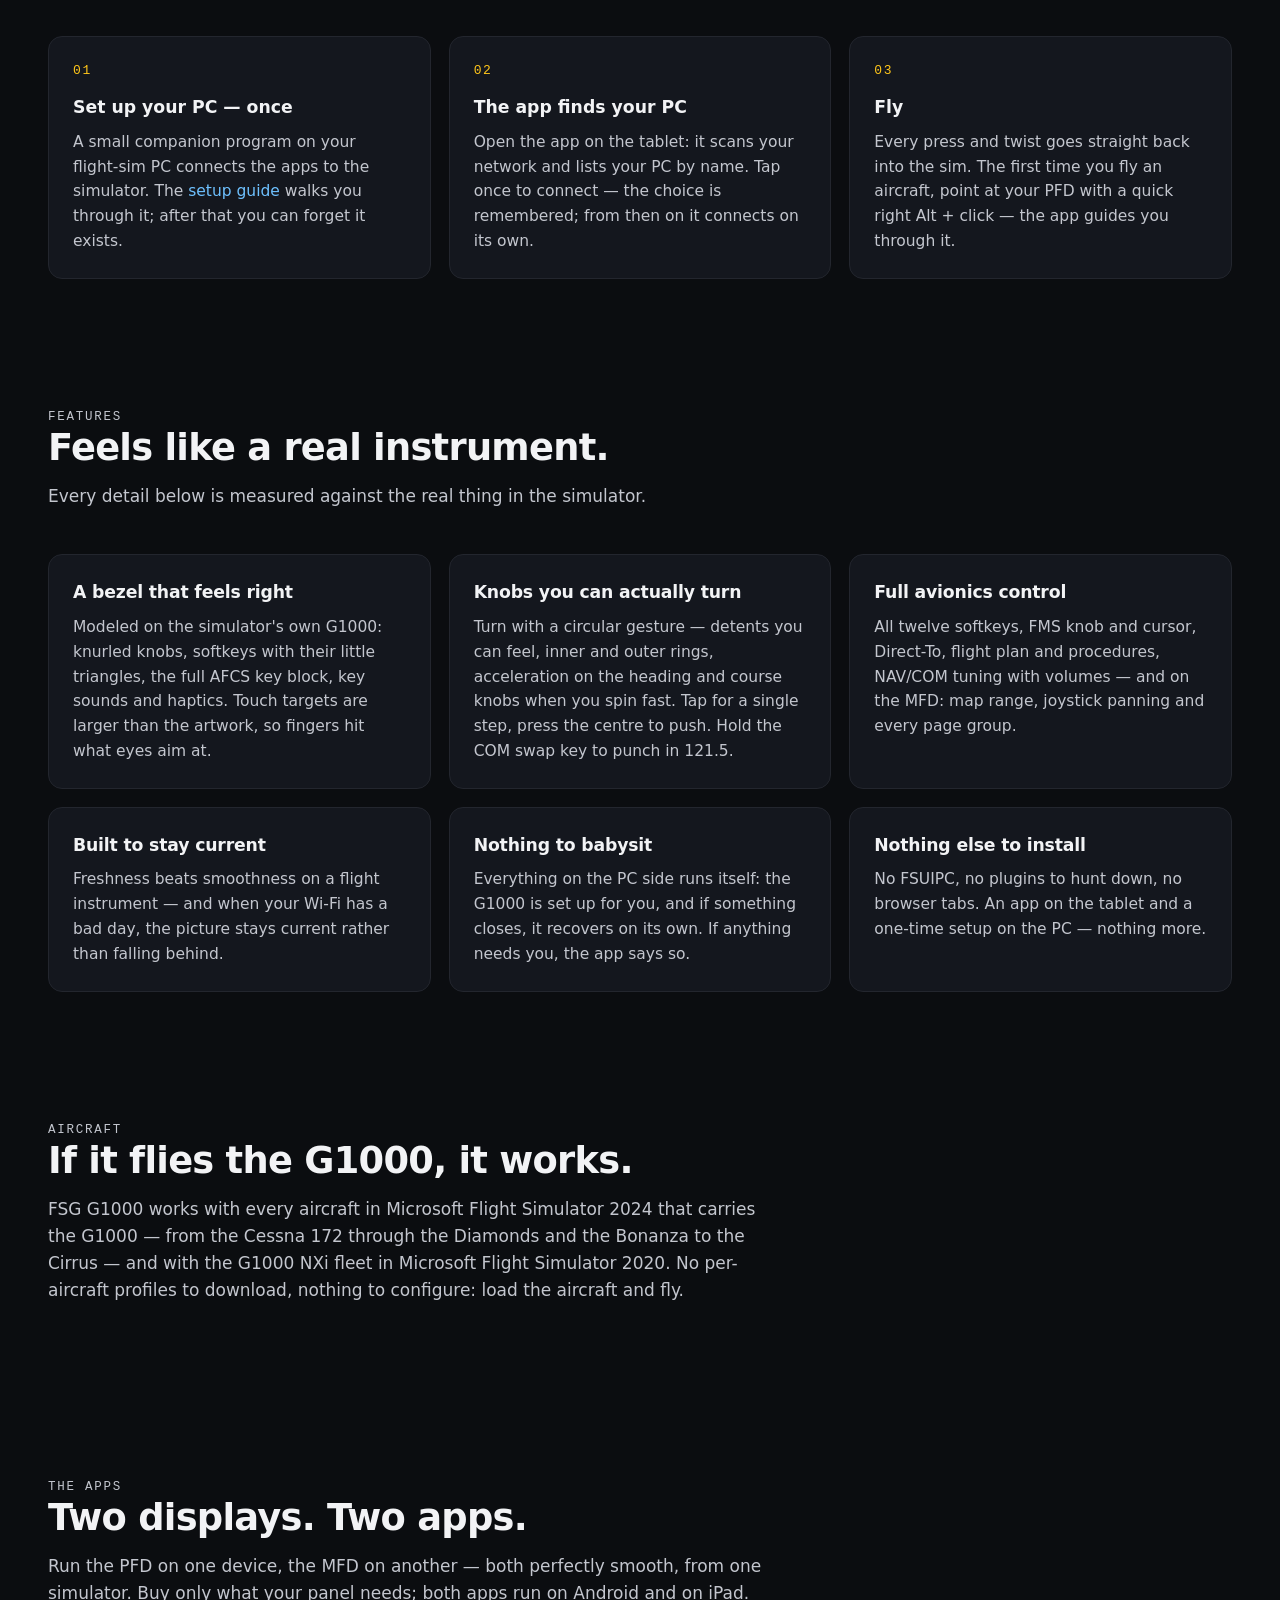
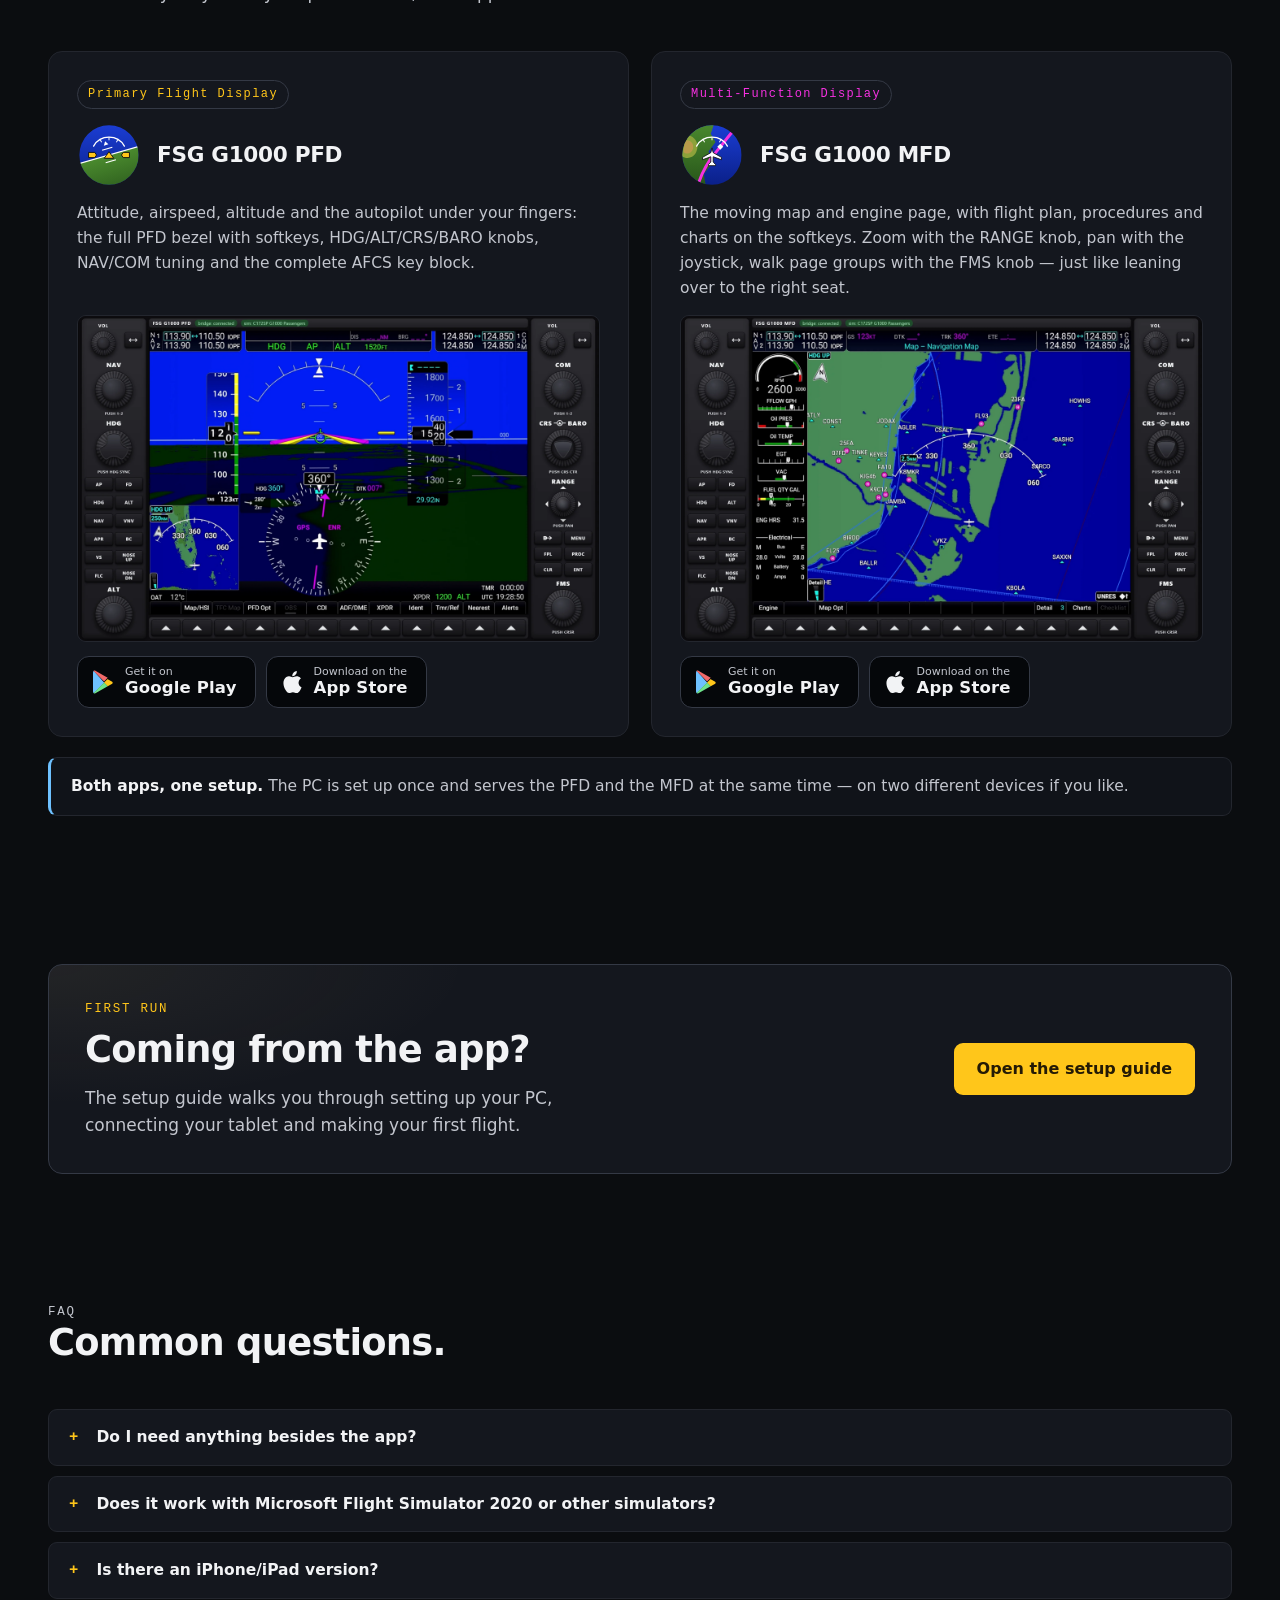
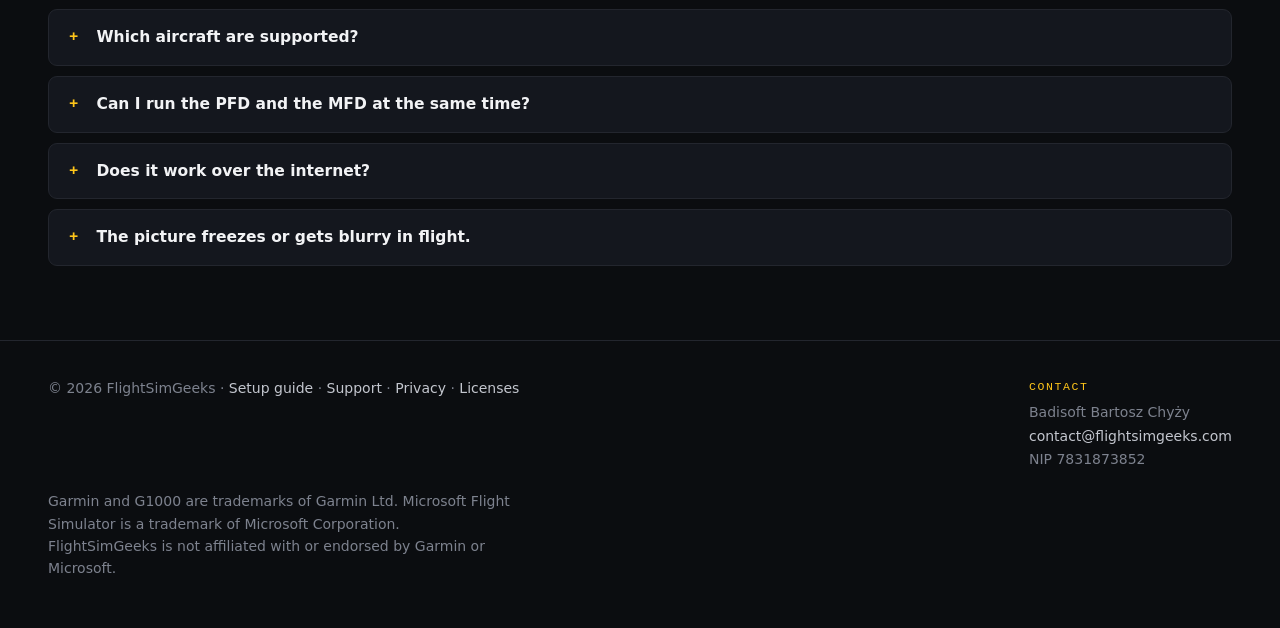
==== commit 36c9083f: "cells" ====
--- a/index.html
+++ b/index.html
@@ -96,16 +96,16 @@
           <div class="desc">exactly what the simulator shows, live</div>
         </div>
         <div class="stat">
-          <div class="num">2</div>
-          <div class="desc">displays at once — PFD and MFD, both smooth</div>
+          <div class="num">2 <small>min</small></div>
+          <div class="desc">setup on the PC, done once</div>
         </div>
         <div class="stat">
           <div class="num">ALL</div>
           <div class="desc">G1000 aircraft in Microsoft Flight Simulator 2024</div>
         </div>
         <div class="stat">
-          <div class="num">0</div>
-          <div class="desc">third-party tools — no FSUIPC, no plugins</div>
+          <div class="num">1</div>
+          <div class="desc">program on the PC — FSG SimBridge; no FSUIPC, no plugins, no configuration</div>
         </div>
       </div>
     </div>
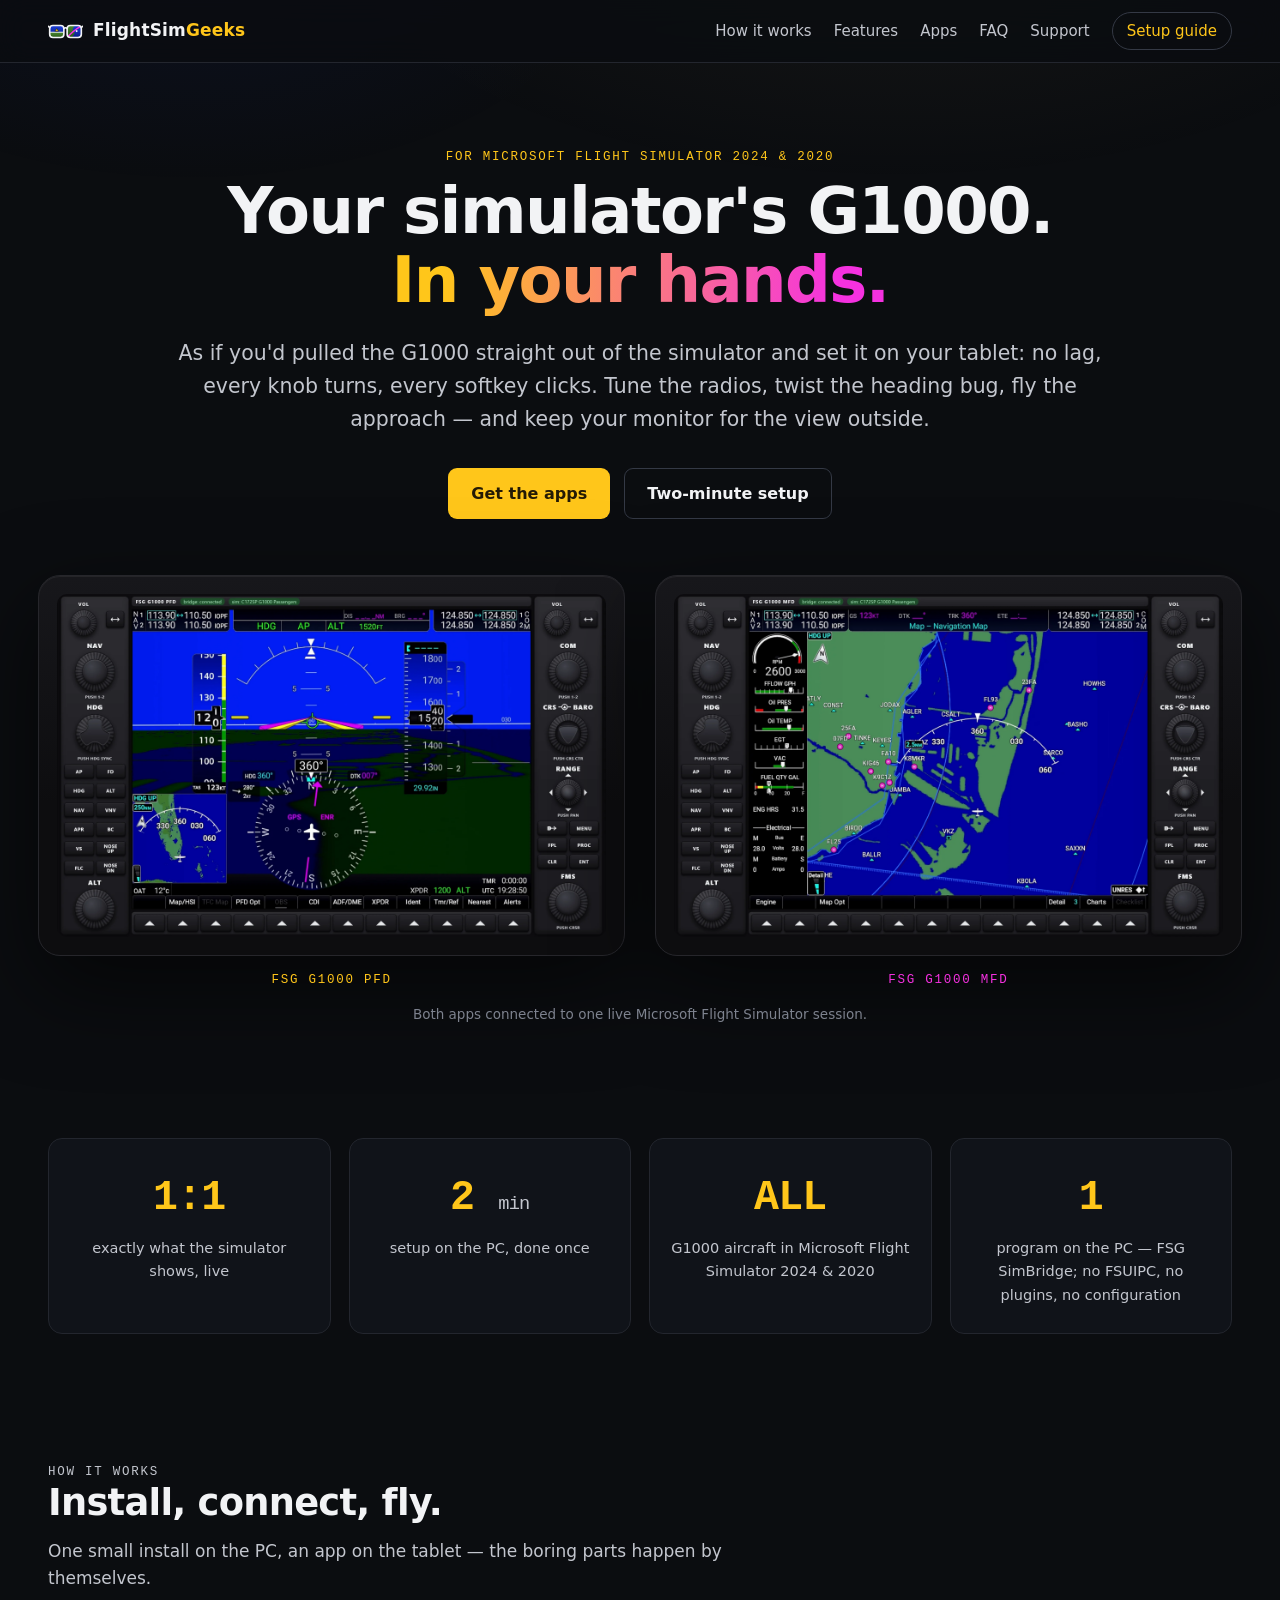
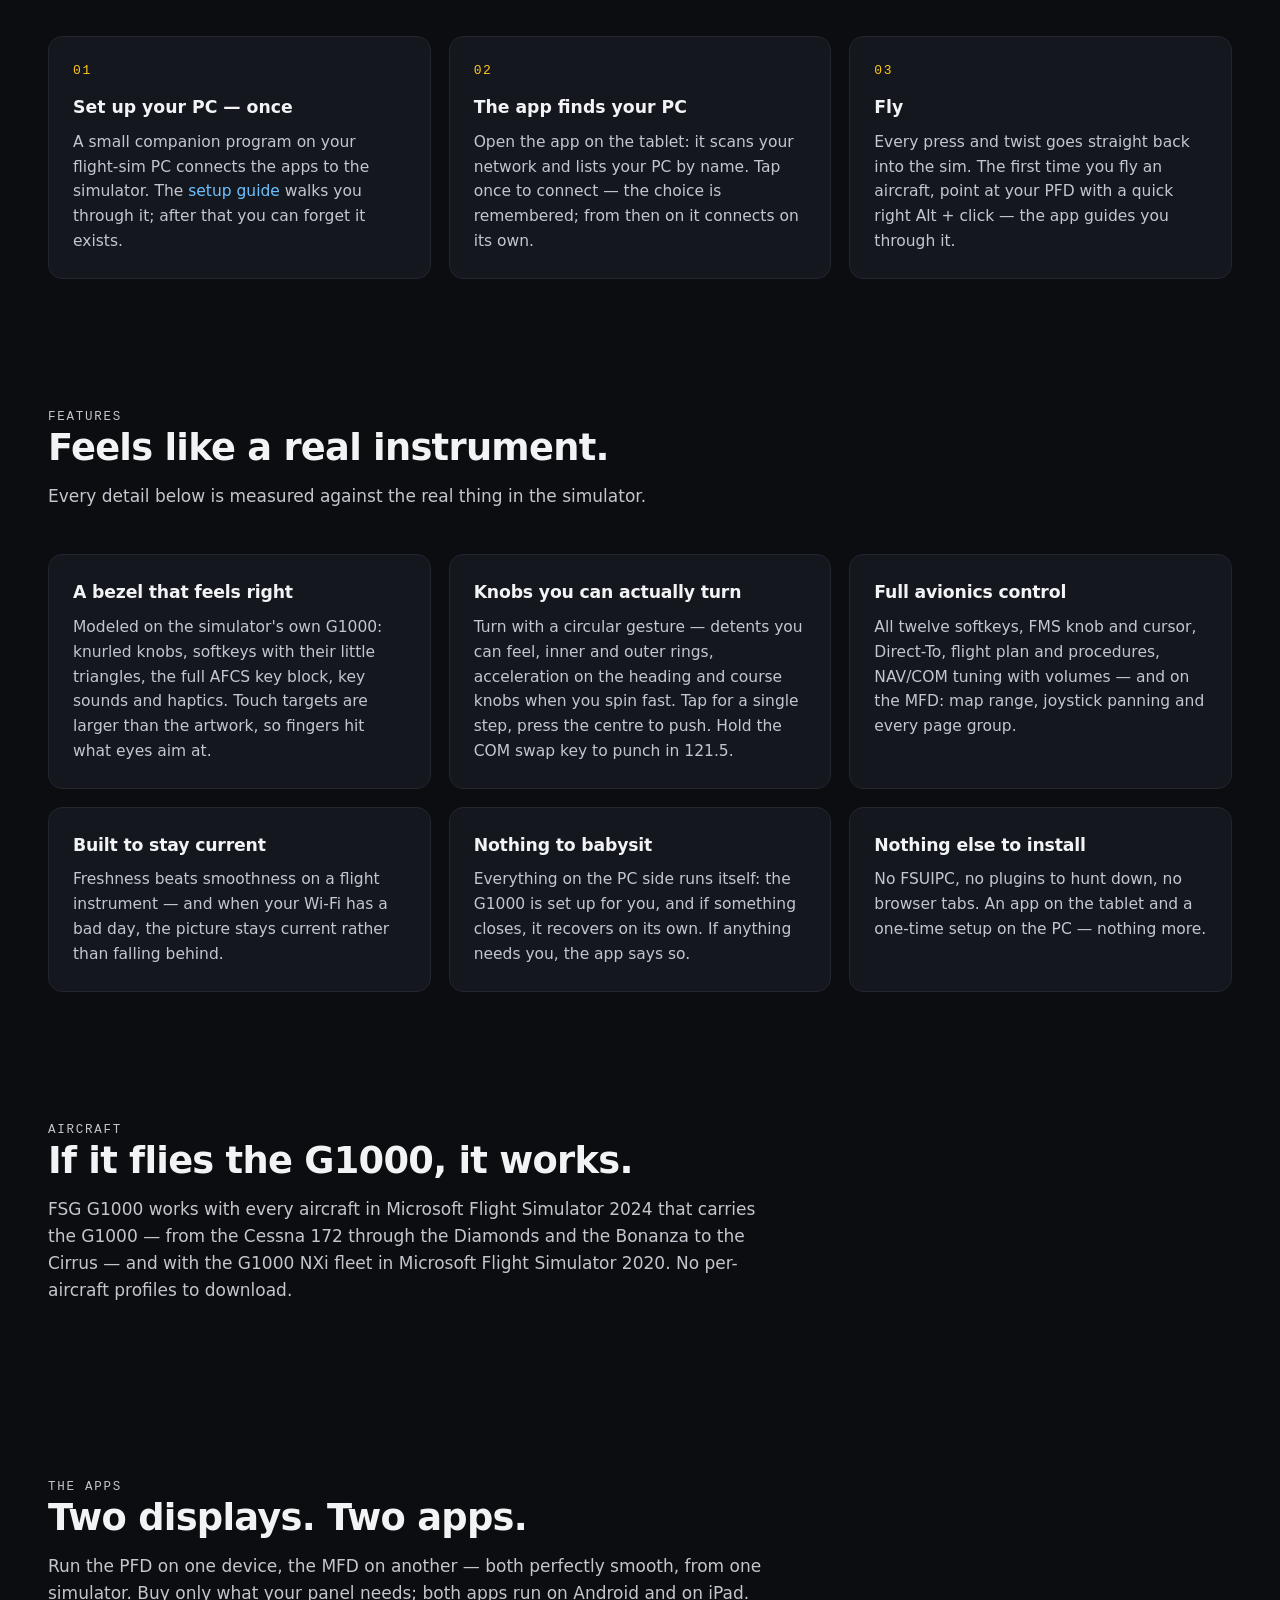
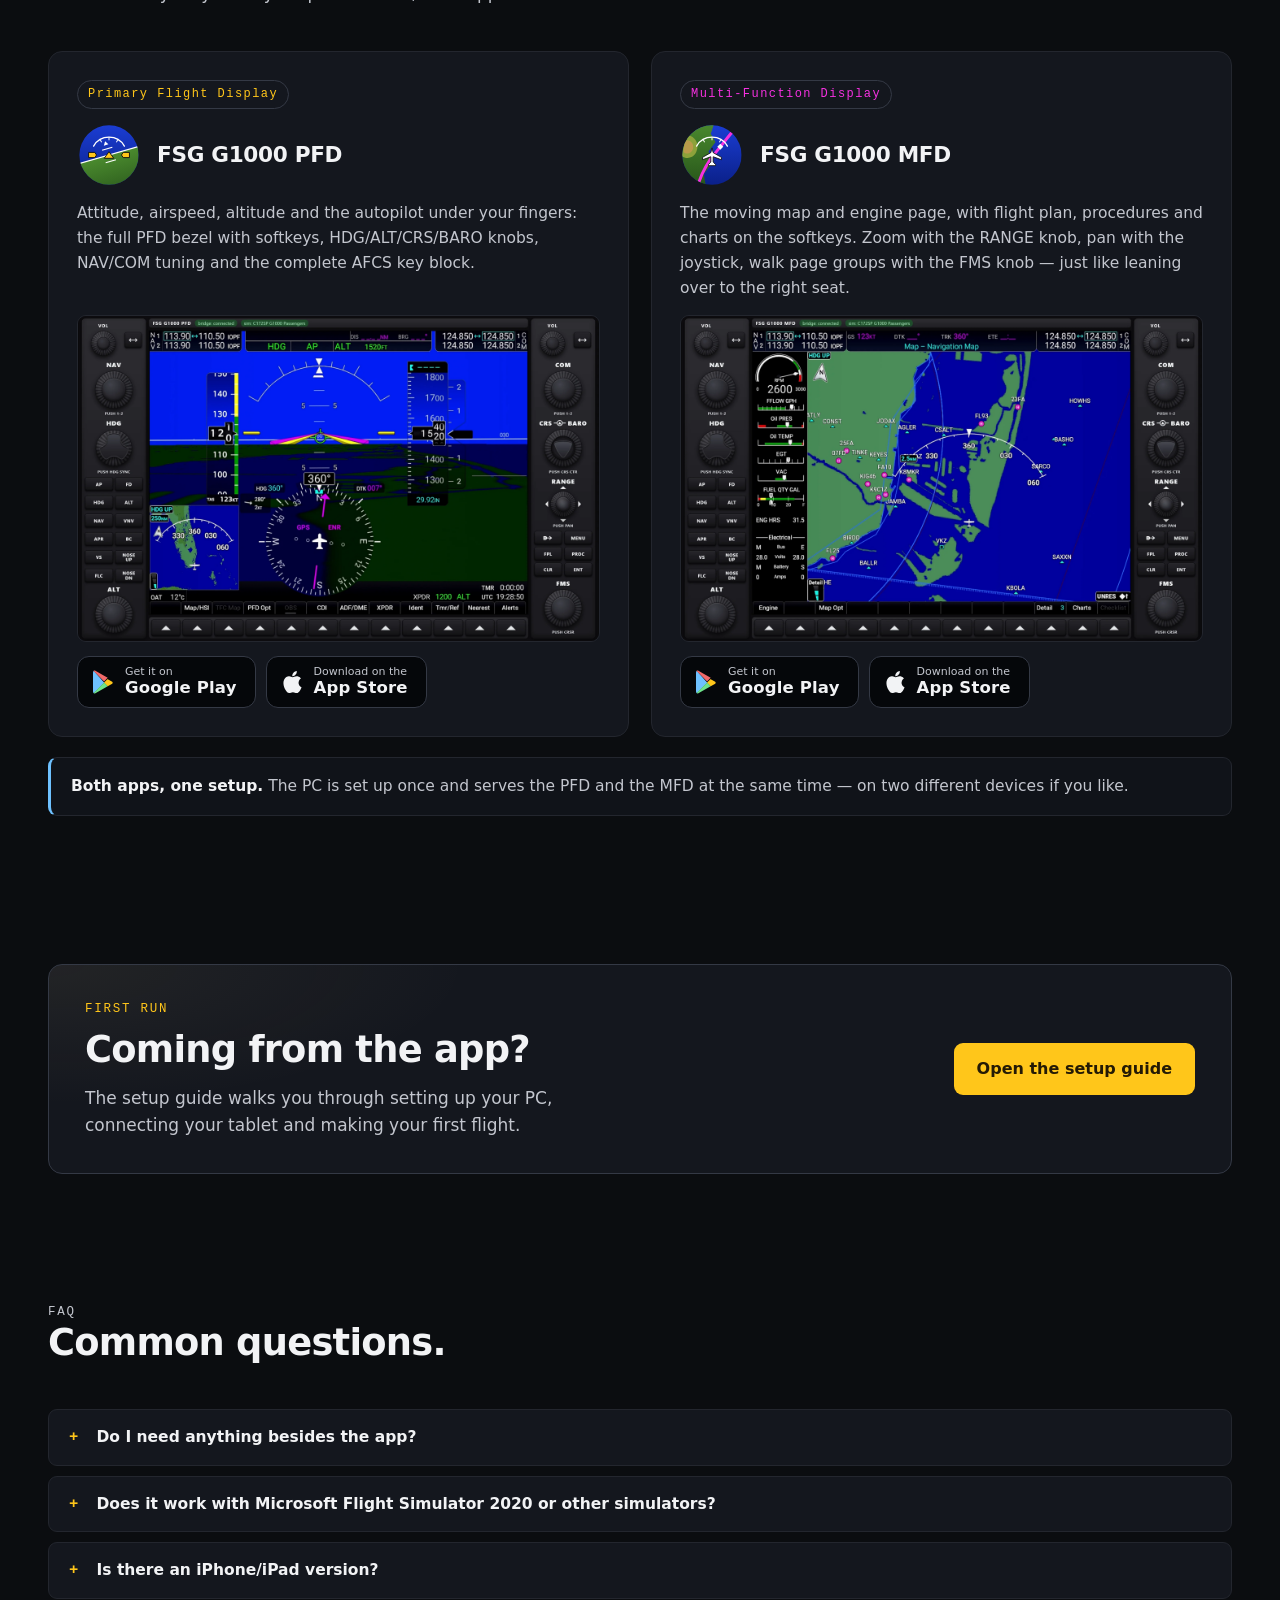
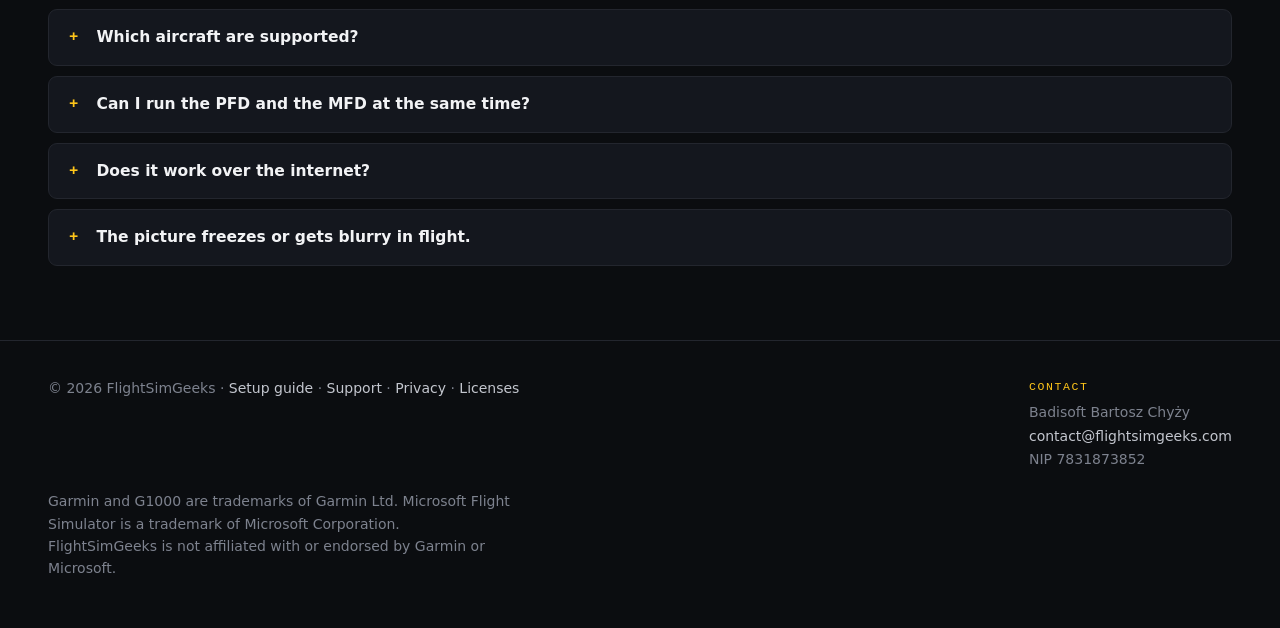
==== commit c4733479: "issues fix" ====
--- a/index.html
+++ b/index.html
@@ -82,7 +82,7 @@
           </div>
         </div>
         <figcaption class="visual-caption">
-          Both apps connected to one live Microsoft Flight Simulator 2024 session.
+          Both apps connected to one live Microsoft Flight Simulator session.
         </figcaption>
       </figure>
     </div>
@@ -101,7 +101,7 @@
         </div>
         <div class="stat">
           <div class="num">ALL</div>
-          <div class="desc">G1000 aircraft in Microsoft Flight Simulator 2024</div>
+          <div class="desc">G1000 aircraft in Microsoft Flight Simulator 2024 &amp; 2020</div>
         </div>
         <div class="stat">
           <div class="num">1</div>
@@ -214,8 +214,7 @@
           FSG G1000 works with every aircraft in Microsoft Flight Simulator 2024 that
           carries the G1000 — from the Cessna&nbsp;172 through the Diamonds and the
           Bonanza to the Cirrus — and with the G1000&nbsp;NXi fleet in Microsoft Flight
-          Simulator 2020. No per-aircraft profiles to download, nothing to configure:
-          load the aircraft and fly.
+          Simulator 2020. No per-aircraft profiles to download.
         </p>
       </div>
     </div>
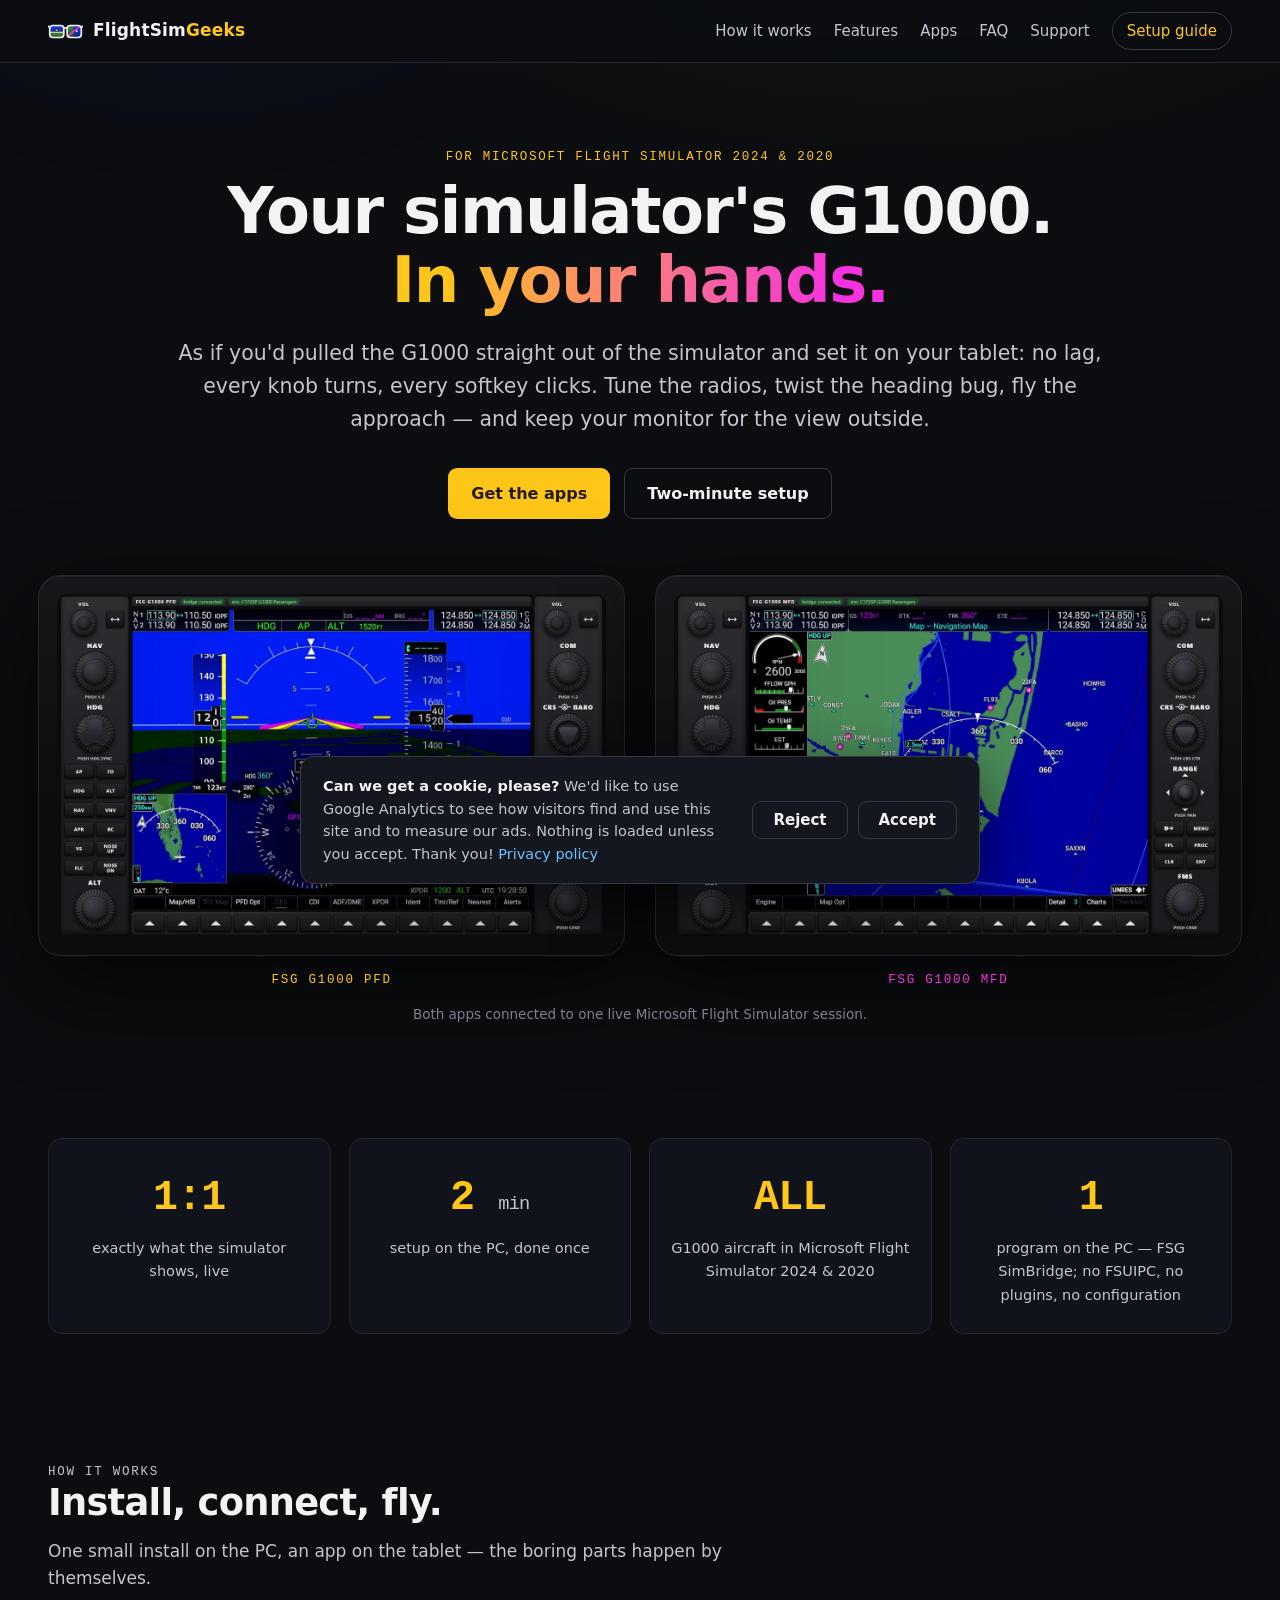
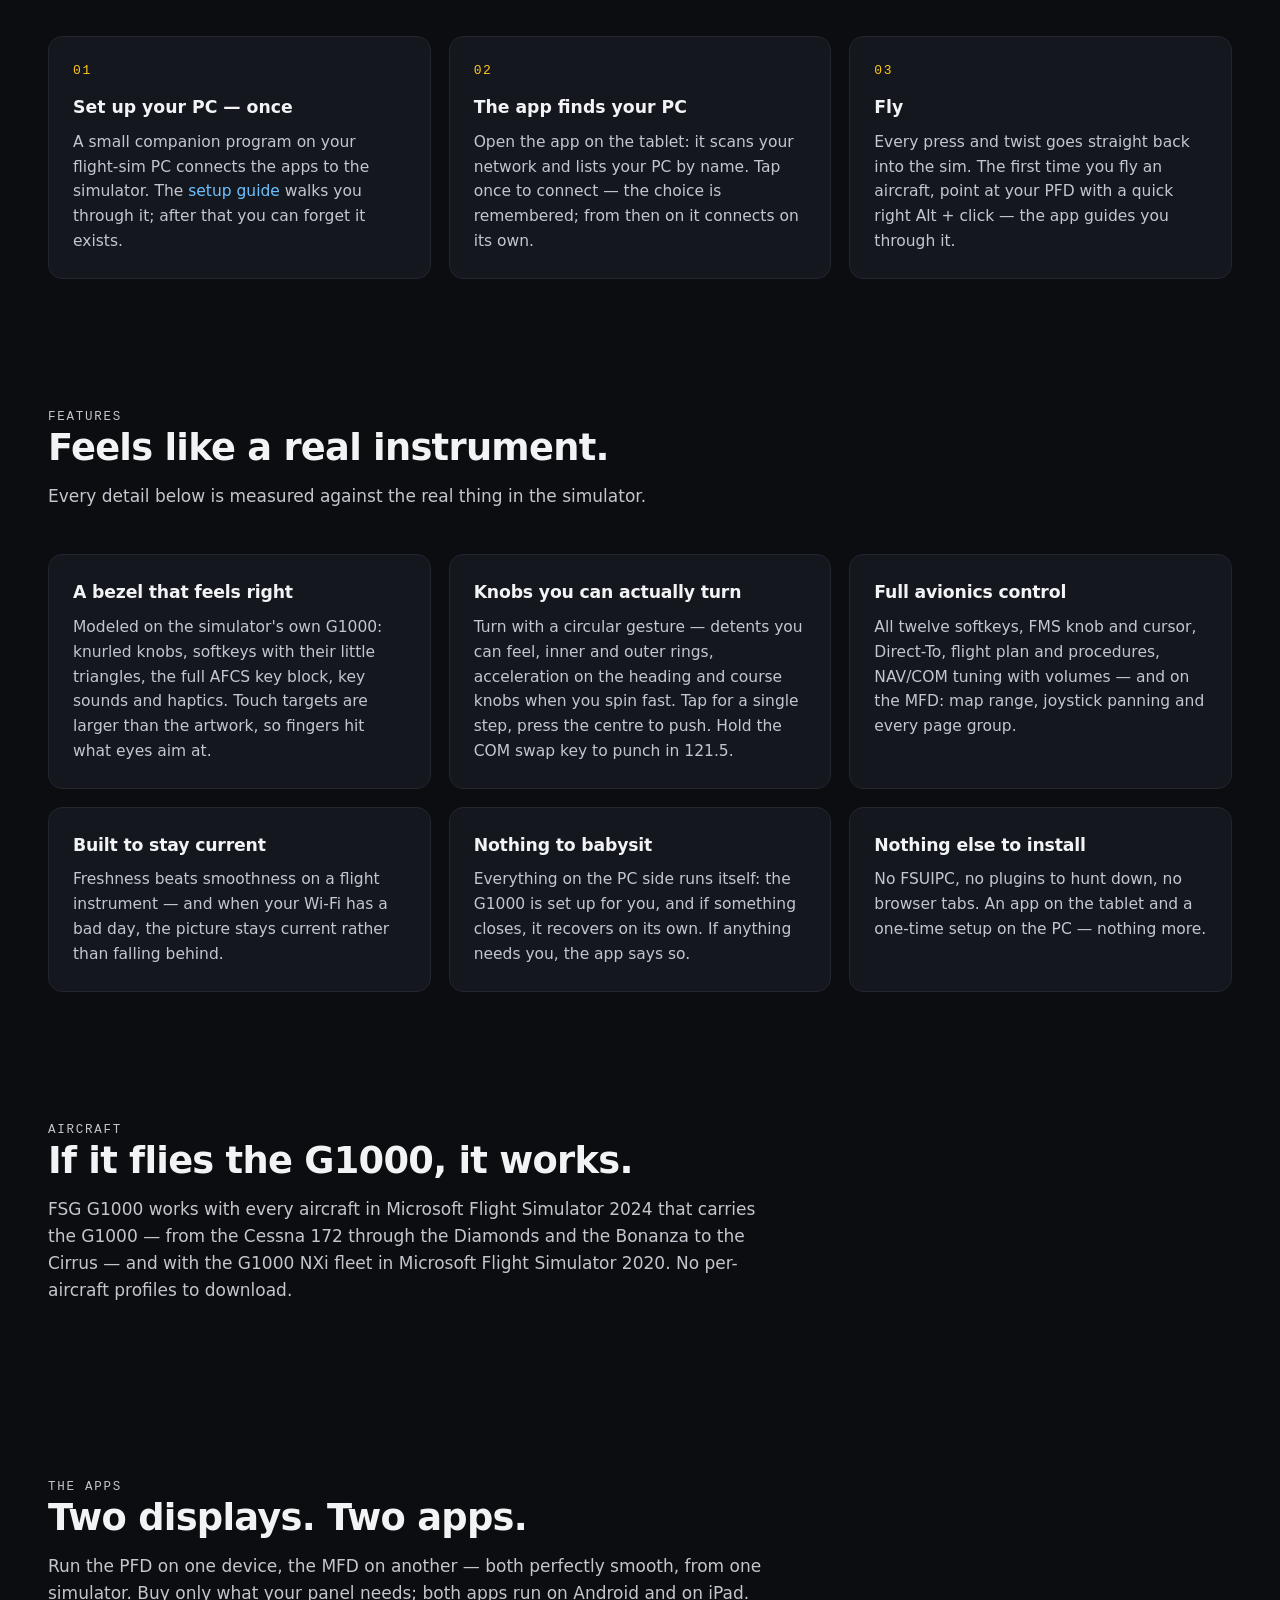
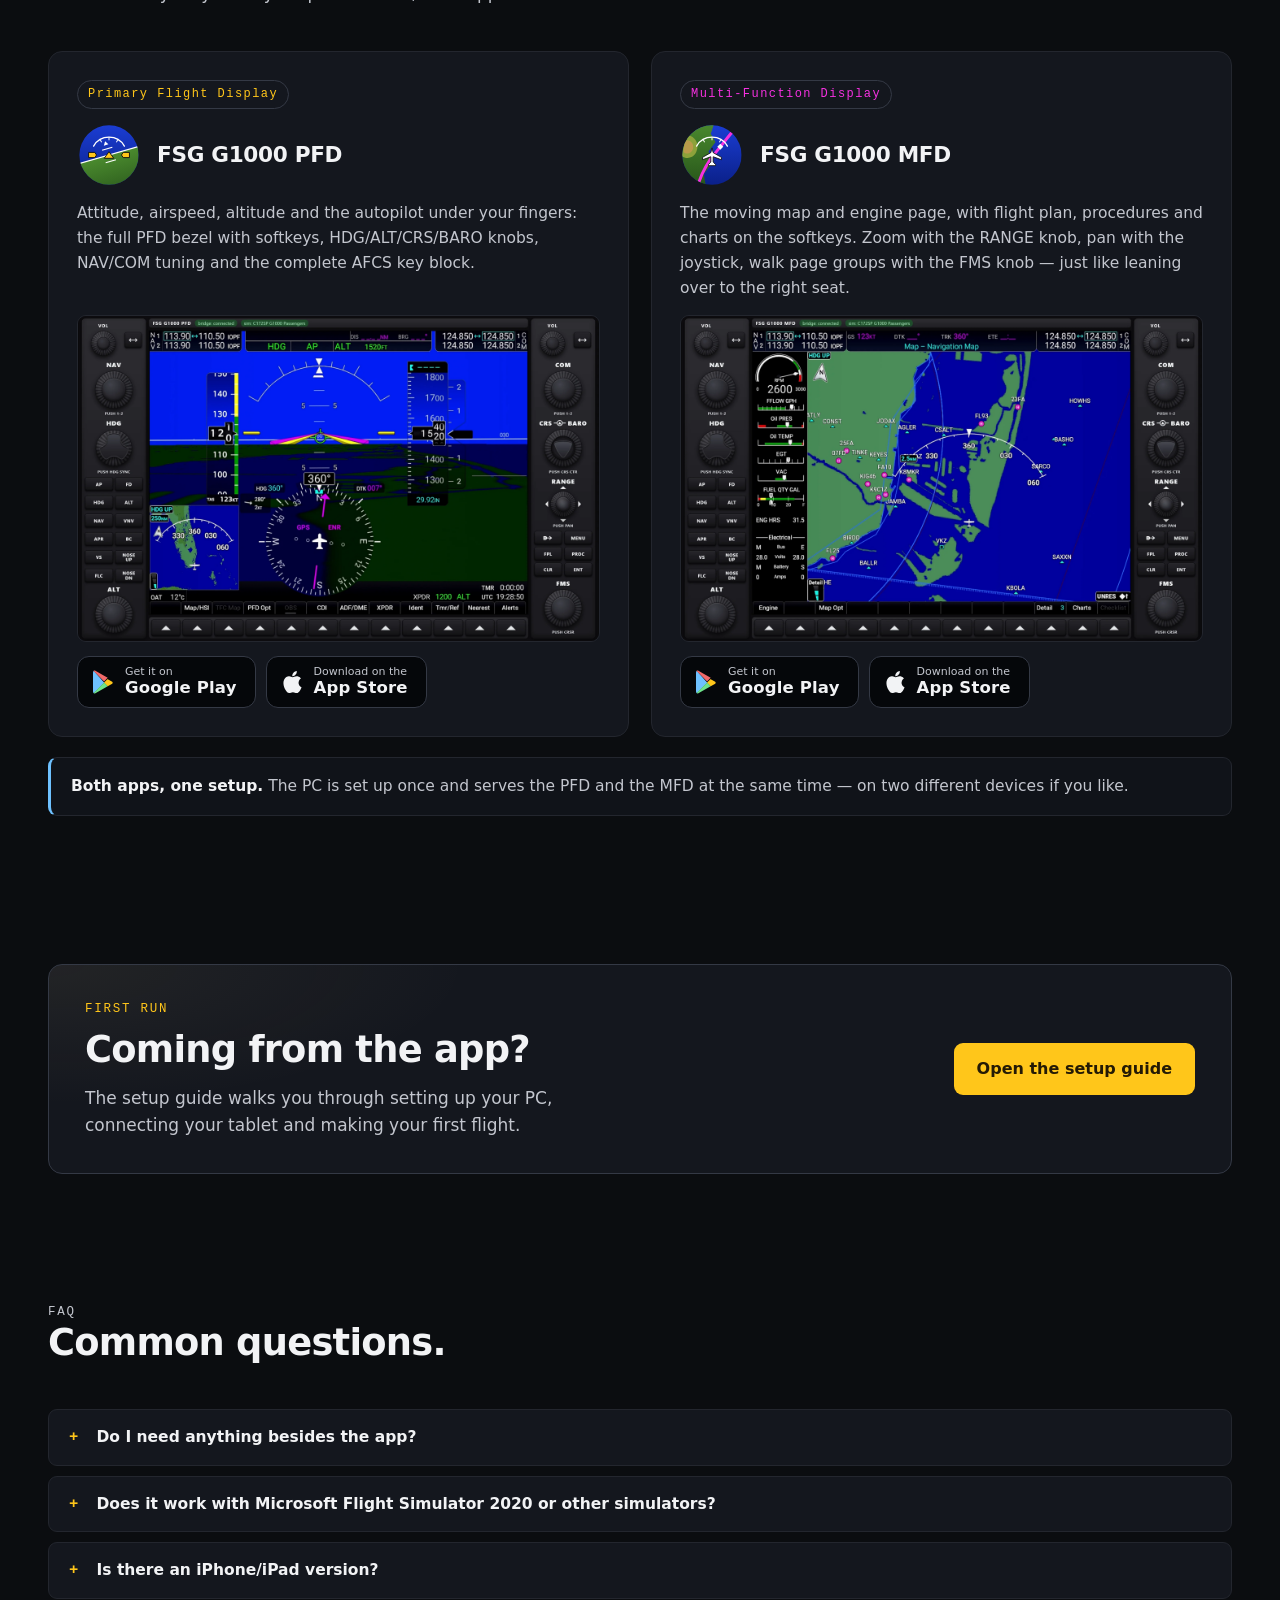
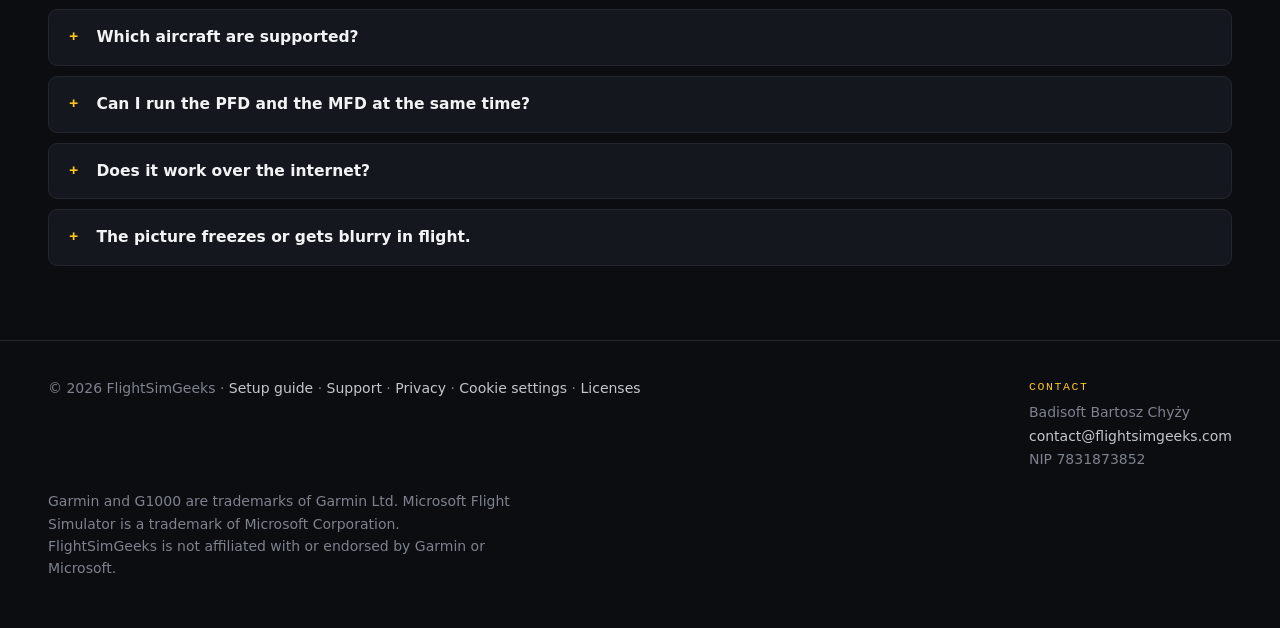
==== commit 0a90b2a8: "Cookies" ====
--- a/index.html
+++ b/index.html
@@ -3,6 +3,10 @@
 <head>
   <meta charset="utf-8">
   <meta name="viewport" content="width=device-width, initial-scale=1">
+
+  <!-- Google tag (gtag.js) with Consent Mode v2: consent.js loads it only after the
+       visitor accepts cookies in the banner -->
+  <script src="./assets/consent.js" defer></script>
 
   <title>FSG G1000 — your simulator's G1000, on your tablet</title>
   <meta name="description" content="FSG G1000 PFD and MFD put the simulator's Garmin G1000 on your tablet — 1:1 and live, in a faithful bezel with working knobs, softkeys and autopilot keys. For Microsoft Flight Simulator 2024 and 2020.">
@@ -247,12 +251,12 @@
                alt="FSG G1000 PFD app showing the live primary flight display from the simulator">
           <div class="badges">
 
-            <a class="store-badge" href="https://play.google.com/store/apps/details?id=com.flightsimgeeks.g1000.pfd">
+            <a class="store-badge" href="https://play.google.com/store/apps/details?id=com.flightsimgeeks.g1000.pfd&amp;referrer=utm_source%3Dflightsimgeeks%26utm_medium%3Dwebsite%26utm_campaign%3Dsite-home" target="_blank" rel="noopener">
               <svg width="22" height="24" viewBox="0 0 22 24" fill="none" aria-hidden="true"><path d="M1.6.9C1.2 1.3 1 1.9 1 2.7v18.6c0 .8.2 1.4.6 1.8l.1.1 10.4-10.4v-.2L1.7.8l-.1.1Z" fill="#6ec1ff"/><path d="M15.6 16.3 12.1 12.8v-.2l3.5-3.5.1.1 4.1 2.3c1.2.7 1.2 1.8 0 2.5l-4.1 2.3h-.1Z" fill="#ffc61a"/><path d="m15.7 16.2-3.6-3.6L1.6 23.1c.4.4 1 .5 1.8.1l12.3-7Z" fill="#6ee38a"/><path d="M15.7 7.8 3.4.8C2.6.4 2 .5 1.6.9l10.5 10.5 3.6-3.6Z" fill="#f26a6a"/></svg>
               <span><span class="small">Get it on</span><span class="big">Google Play</span></span>
             </a>
 
-            <a class="store-badge" href="https://apps.apple.com/app/idAPPSTORE-ID-PFD">
+            <a class="store-badge" href="https://apps.apple.com/app/apple-store/id6804881096?pt=122327797&amp;ct=site-home&amp;mt=8" target="_blank" rel="noopener">
               <svg width="22" height="24" viewBox="0 0 22 26" fill="currentColor" aria-hidden="true"><path d="M18.1 13.8c0-3 2.5-4.5 2.6-4.6-1.4-2.1-3.6-2.3-4.4-2.4-1.9-.2-3.6 1.1-4.6 1.1-.9 0-2.4-1.1-4-1-2 0-3.9 1.2-5 3-2.1 3.7-.5 9.1 1.5 12.1 1 1.5 2.2 3.1 3.8 3 1.5-.1 2.1-1 4-1s2.4 1 4 1 2.7-1.5 3.7-2.9c1.2-1.7 1.6-3.3 1.7-3.4-.1 0-3.2-1.3-3.3-4.9ZM15 4.9c.8-1 1.4-2.4 1.2-3.9-1.2.1-2.7.8-3.6 1.9-.8.9-1.5 2.4-1.3 3.8 1.4.1 2.8-.7 3.7-1.8Z"/></svg>
               <span><span class="small">Download on the</span><span class="big">App Store</span></span>
             </a>
@@ -274,12 +278,12 @@
                alt="FSG G1000 MFD app showing the live navigation map with the engine strip from the simulator">
           <div class="badges">
 
-            <a class="store-badge" href="https://play.google.com/store/apps/details?id=com.flightsimgeeks.g1000.mfd">
+            <a class="store-badge" href="https://play.google.com/store/apps/details?id=com.flightsimgeeks.g1000.mfd&amp;referrer=utm_source%3Dflightsimgeeks%26utm_medium%3Dwebsite%26utm_campaign%3Dsite-home" target="_blank" rel="noopener">
               <svg width="22" height="24" viewBox="0 0 22 24" fill="none" aria-hidden="true"><path d="M1.6.9C1.2 1.3 1 1.9 1 2.7v18.6c0 .8.2 1.4.6 1.8l.1.1 10.4-10.4v-.2L1.7.8l-.1.1Z" fill="#6ec1ff"/><path d="M15.6 16.3 12.1 12.8v-.2l3.5-3.5.1.1 4.1 2.3c1.2.7 1.2 1.8 0 2.5l-4.1 2.3h-.1Z" fill="#ffc61a"/><path d="m15.7 16.2-3.6-3.6L1.6 23.1c.4.4 1 .5 1.8.1l12.3-7Z" fill="#6ee38a"/><path d="M15.7 7.8 3.4.8C2.6.4 2 .5 1.6.9l10.5 10.5 3.6-3.6Z" fill="#f26a6a"/></svg>
               <span><span class="small">Get it on</span><span class="big">Google Play</span></span>
             </a>
 
-            <a class="store-badge" href="https://apps.apple.com/app/idAPPSTORE-ID-MFD">
+            <a class="store-badge" href="https://apps.apple.com/app/apple-store/id6804881085?pt=122327797&amp;ct=site-home&amp;mt=8" target="_blank" rel="noopener">
               <svg width="22" height="24" viewBox="0 0 22 26" fill="currentColor" aria-hidden="true"><path d="M18.1 13.8c0-3 2.5-4.5 2.6-4.6-1.4-2.1-3.6-2.3-4.4-2.4-1.9-.2-3.6 1.1-4.6 1.1-.9 0-2.4-1.1-4-1-2 0-3.9 1.2-5 3-2.1 3.7-.5 9.1 1.5 12.1 1 1.5 2.2 3.1 3.8 3 1.5-.1 2.1-1 4-1s2.4 1 4 1 2.7-1.5 3.7-2.9c1.2-1.7 1.6-3.3 1.7-3.4-.1 0-3.2-1.3-3.3-4.9ZM15 4.9c.8-1 1.4-2.4 1.2-3.9-1.2.1-2.7.8-3.6 1.9-.8.9-1.5 2.4-1.3 3.8 1.4.1 2.8-.7 3.7-1.8Z"/></svg>
               <span><span class="small">Download on the</span><span class="big">App Store</span></span>
             </a>
@@ -412,6 +416,7 @@
       <a href="./setup/">Setup guide</a> ·
       <a href="./support/">Support</a> ·
       <a href="./privacy/">Privacy</a> ·
+      <button type="button" class="link-button" data-consent-settings>Cookie settings</button> ·
       <a href="https://github.com/chyzy/FSG-SimBridge/blob/HEAD/THIRD-PARTY-NOTICES.md">Licenses</a>
     </div>
     <div class="footer-contact">
--- a/assets/site.css
+++ b/assets/site.css
@@ -478,6 +478,58 @@
 }
 .footer-inner { display: flex; flex-wrap: wrap; gap: 18px 40px; justify-content: space-between; }
 .footer-inner a { color: var(--text-dim); }
+
+.link-button {
+  font: inherit;
+  color: var(--text-dim);
+  background: none;
+  border: 0;
+  padding: 0;
+  cursor: pointer;
+}
+.link-button:hover { color: var(--link-strong); text-decoration: underline; text-underline-offset: 3px; }
+
+/* Cookie banner (assets/consent.js). Reject and Accept get the same weight on purpose:
+   refusing must be as easy as agreeing. */
+.consent {
+  position: fixed;
+  left: 16px;
+  right: 16px;
+  bottom: 16px;
+  z-index: 20;
+  max-width: 680px;
+  margin: 0 auto;
+  display: flex;
+  flex-wrap: wrap;
+  align-items: center;
+  gap: 14px 22px;
+  padding: 18px 22px;
+  background: var(--bg-card);
+  border: 1px solid var(--border-bright);
+  border-radius: var(--radius);
+  box-shadow: 0 18px 60px rgba(0, 0, 0, 0.6);
+  color: var(--text-dim);
+  font-size: 14.5px;
+  line-height: 1.55;
+}
+.consent[hidden] { display: none; }
+.consent-text { margin: 0; flex: 1 1 320px; }
+.consent-text b { color: var(--text); }
+.consent-current { display: block; margin-top: 6px; color: var(--muted); }
+.consent-current:empty { display: none; }
+.consent-actions { display: flex; gap: 10px; margin-left: auto; }
+.consent-actions .btn {
+  padding: 9px 20px;
+  font-family: inherit;
+  font-size: 15px;
+  justify-content: center;
+  background: transparent;
+}
+
+@media (max-width: 520px) {
+  .consent-actions { width: 100%; }
+  .consent-actions .btn { flex: 1; }
+}
 
 .device {
   max-width: 920px;
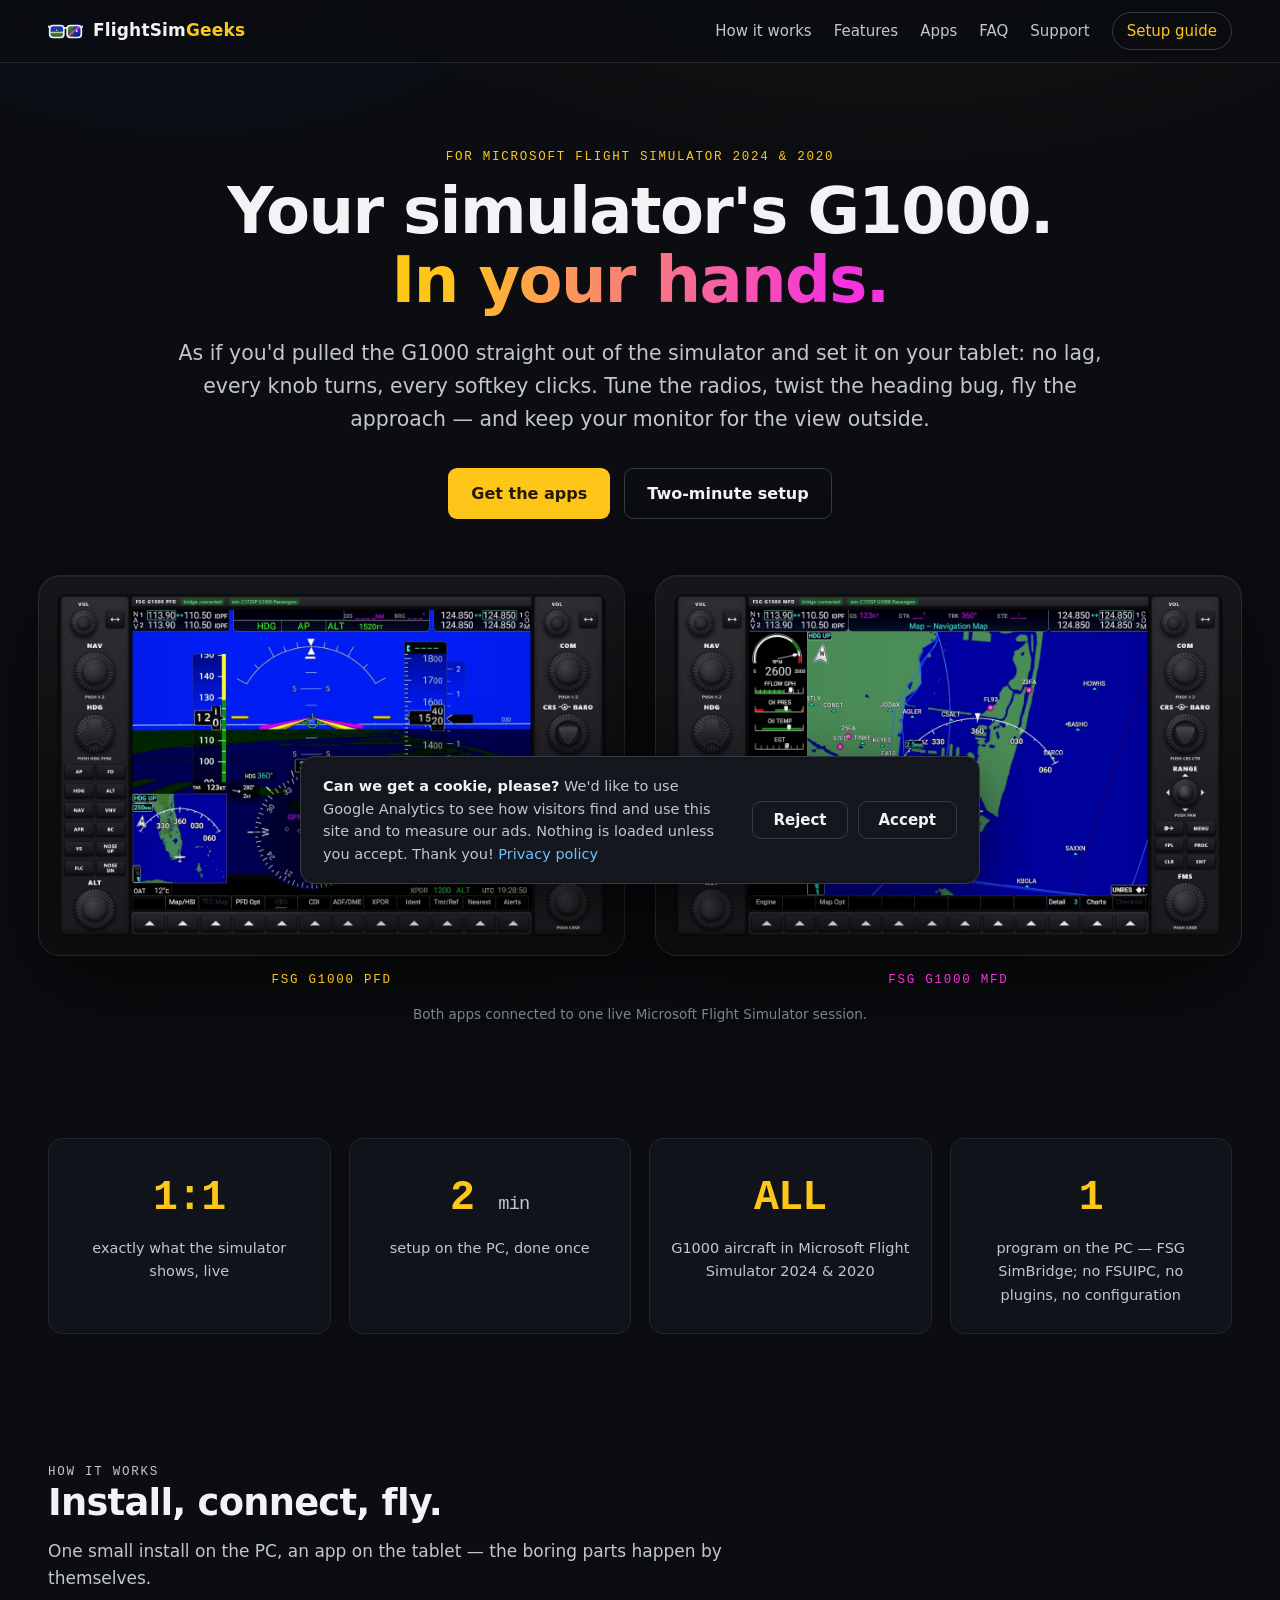
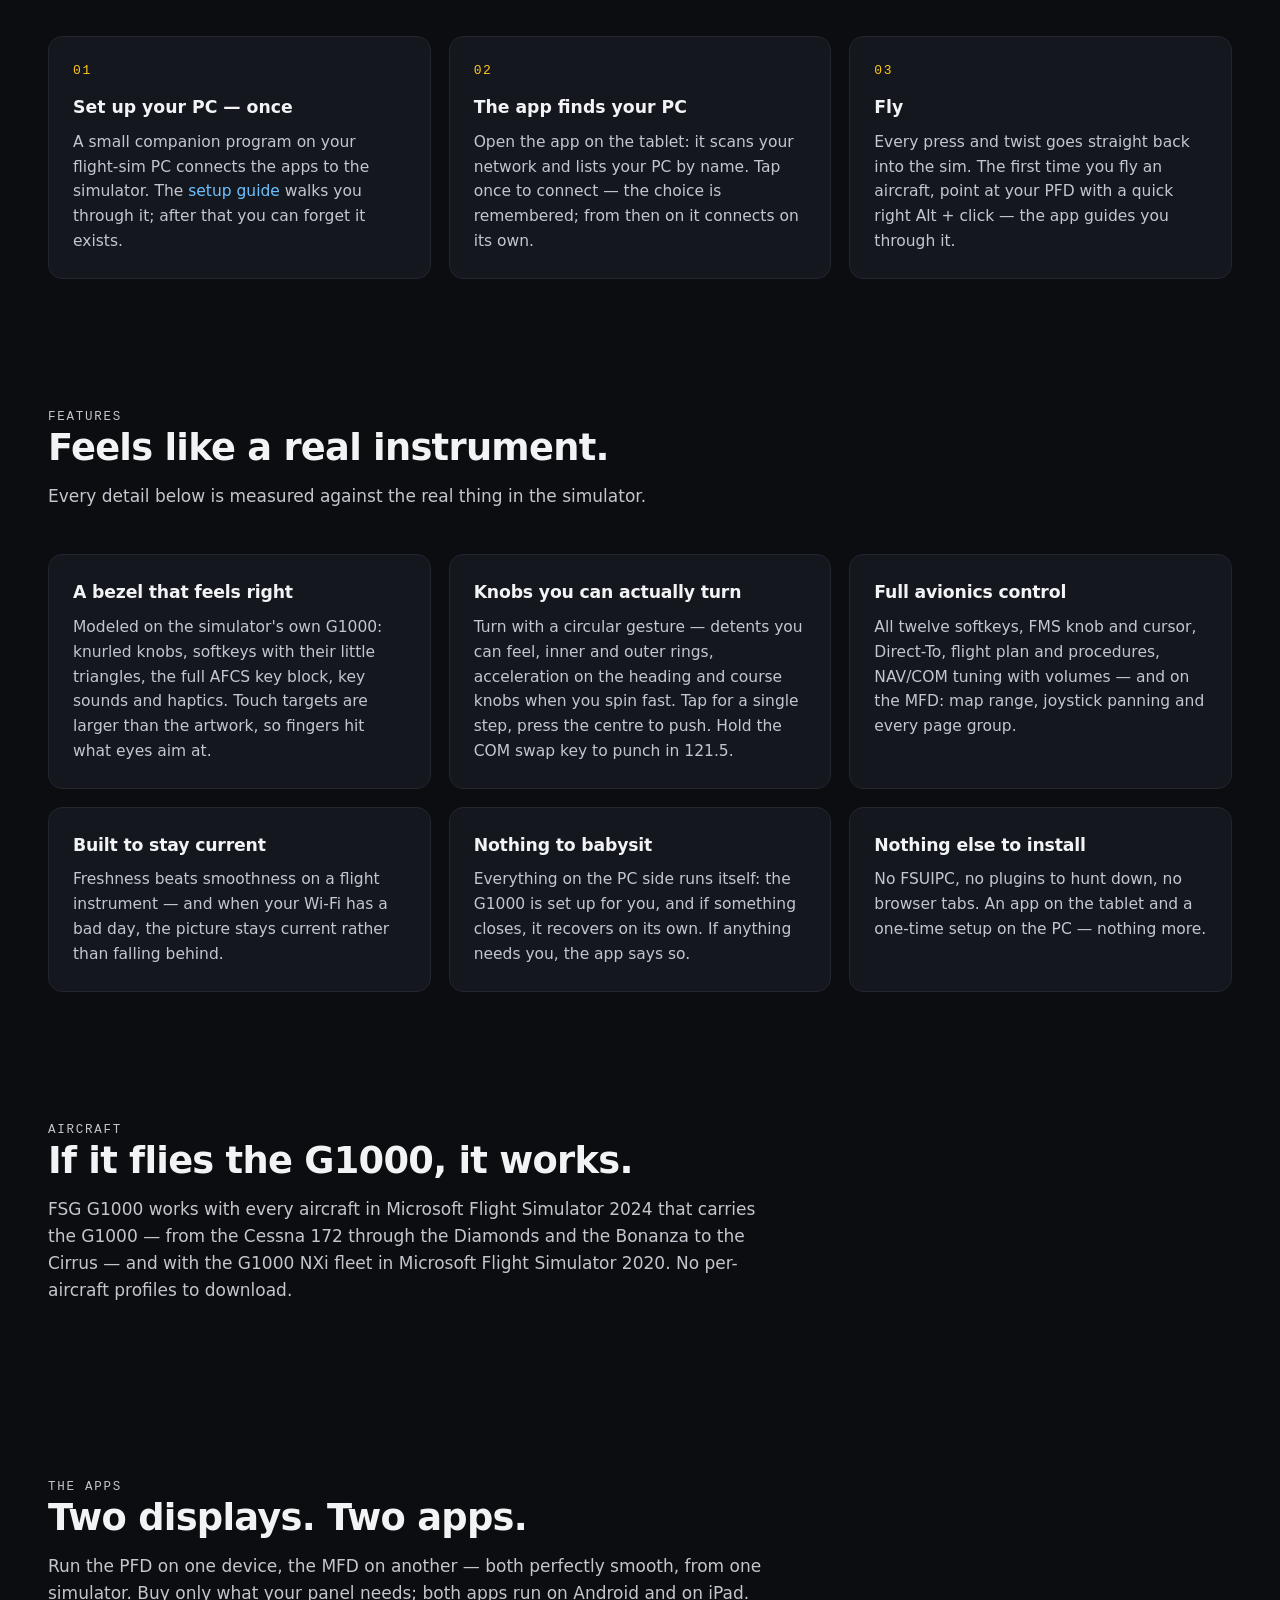
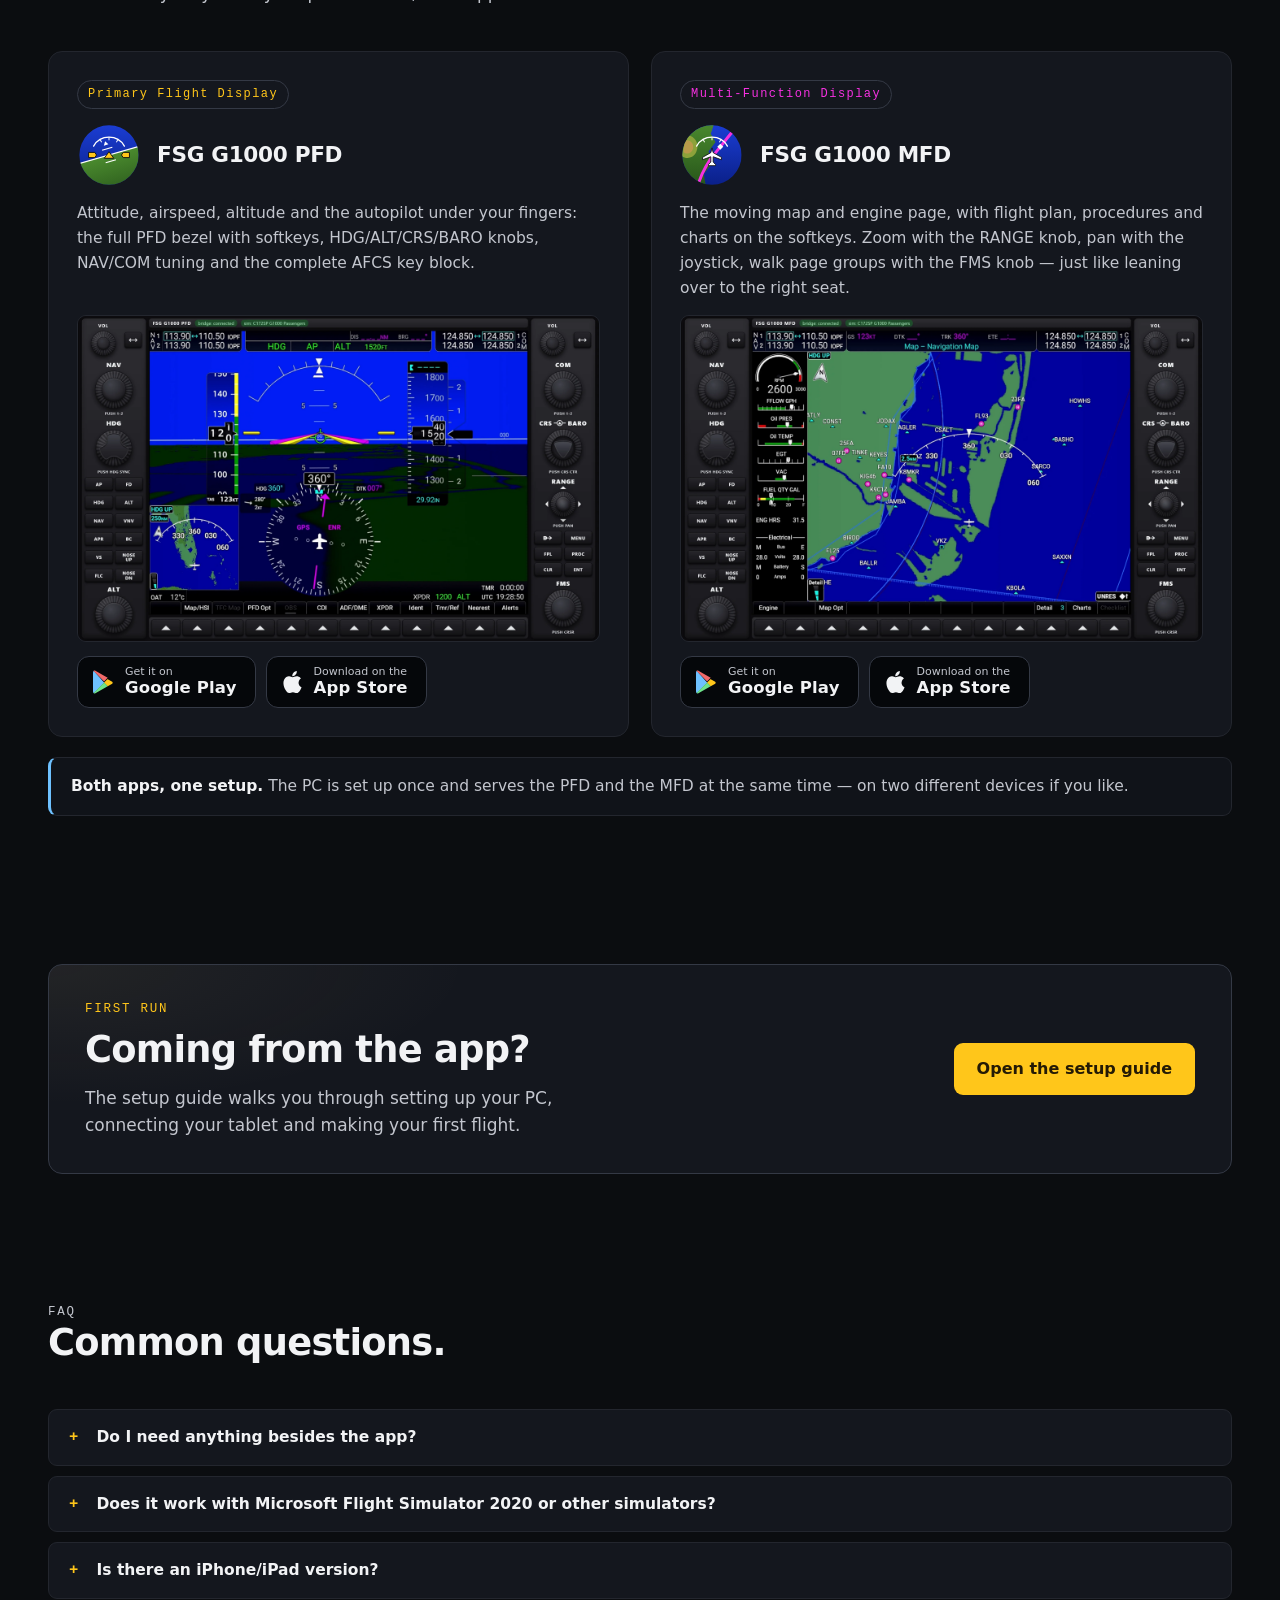
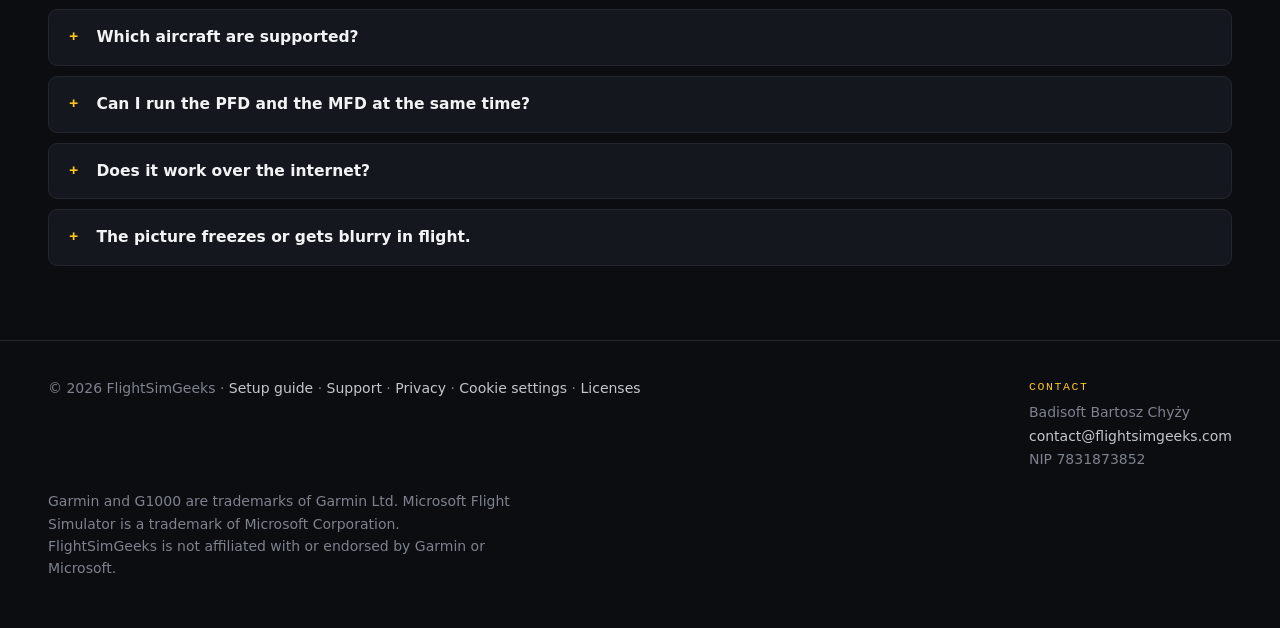
==== commit 9cd1c5df: "App button location change" ====
--- a/index.html
+++ b/index.html
@@ -63,7 +63,7 @@
         the heading bug, fly the approach — and keep your monitor for the view outside.
       </p>
       <div class="hero-actions">
-        <a class="btn btn-primary" href="#products">Get the apps</a>
+        <a class="btn btn-primary" href="#pfd">Get the apps</a>
         <a class="btn btn-ghost" href="./setup/">Two-minute setup</a>
       </div>
     </div>
@@ -236,7 +236,7 @@
         </p>
       </div>
       <div class="products">
-        <article class="product">
+        <article class="product" id="pfd">
           <span class="tag">Primary Flight Display</span>
           <div class="product-head">
             <img class="product-icon" src="./assets/img/icon-pfd.svg" alt="" width="64" height="64">
